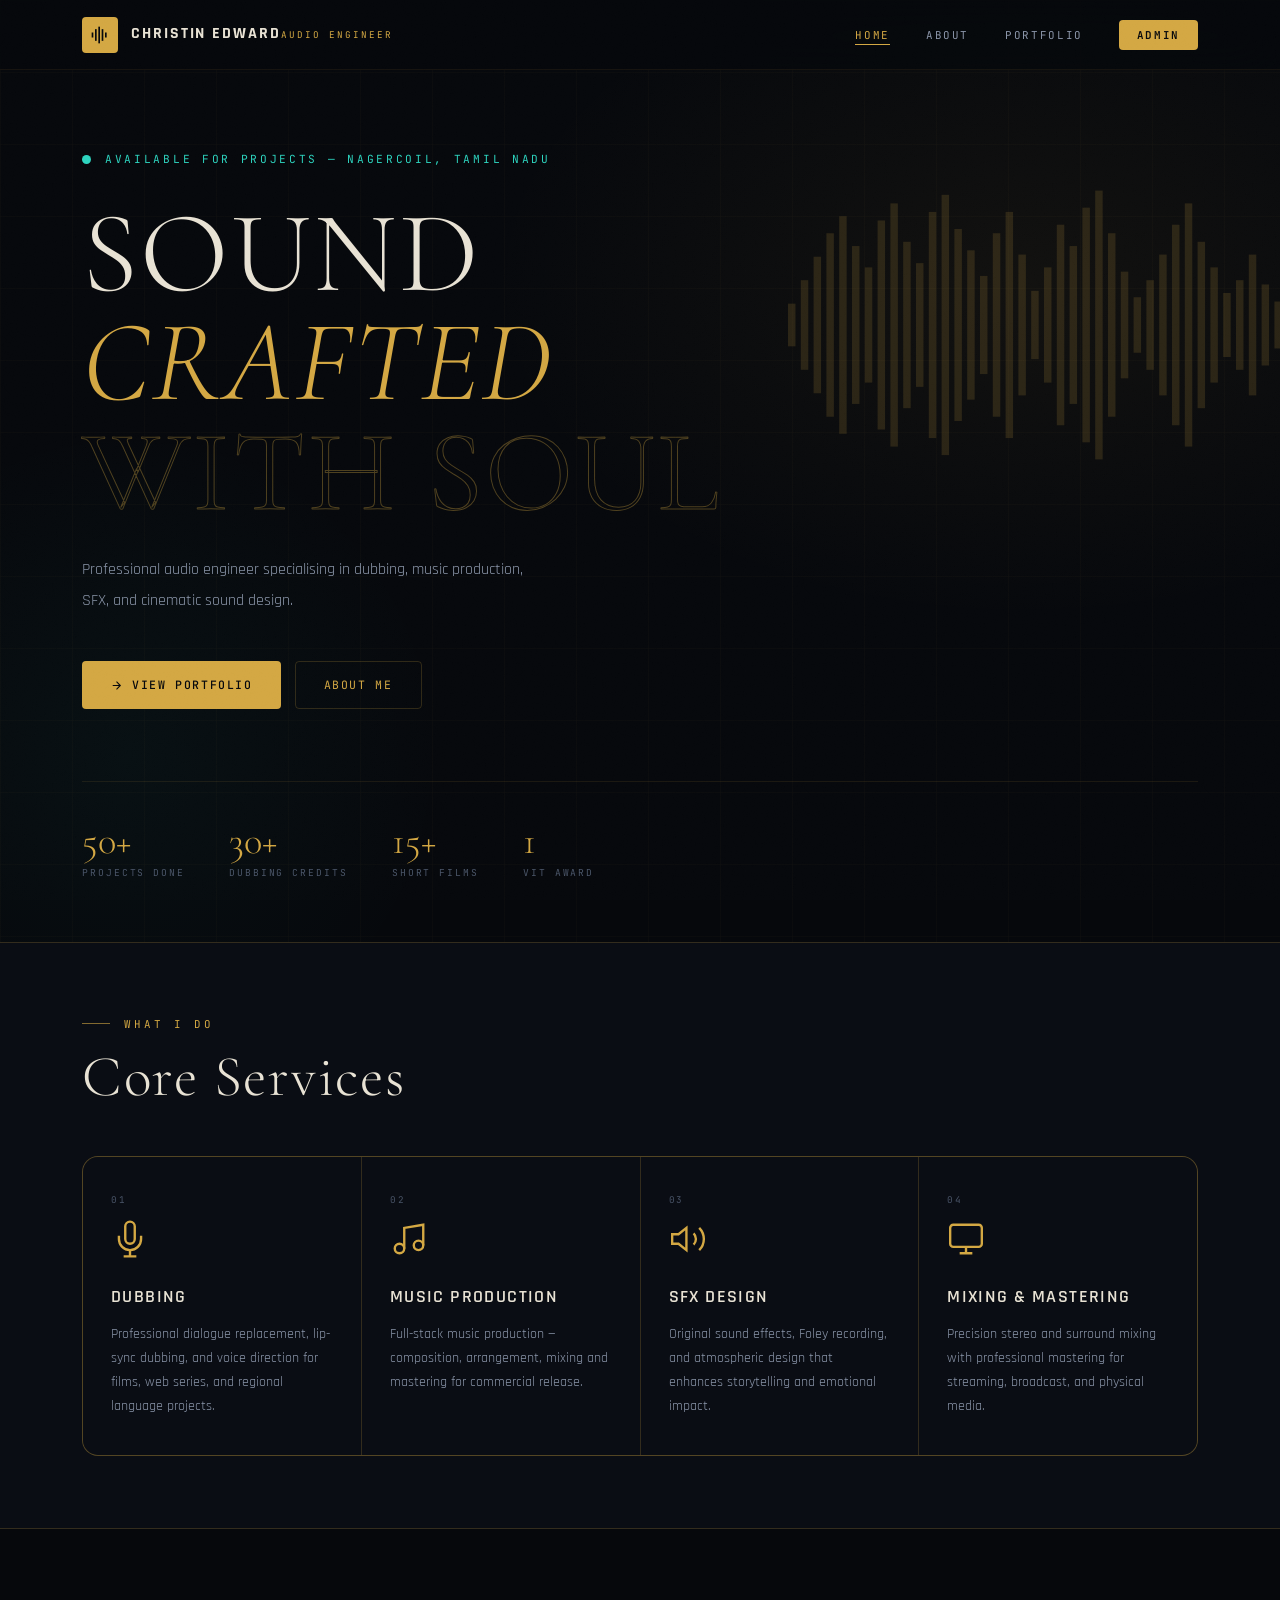
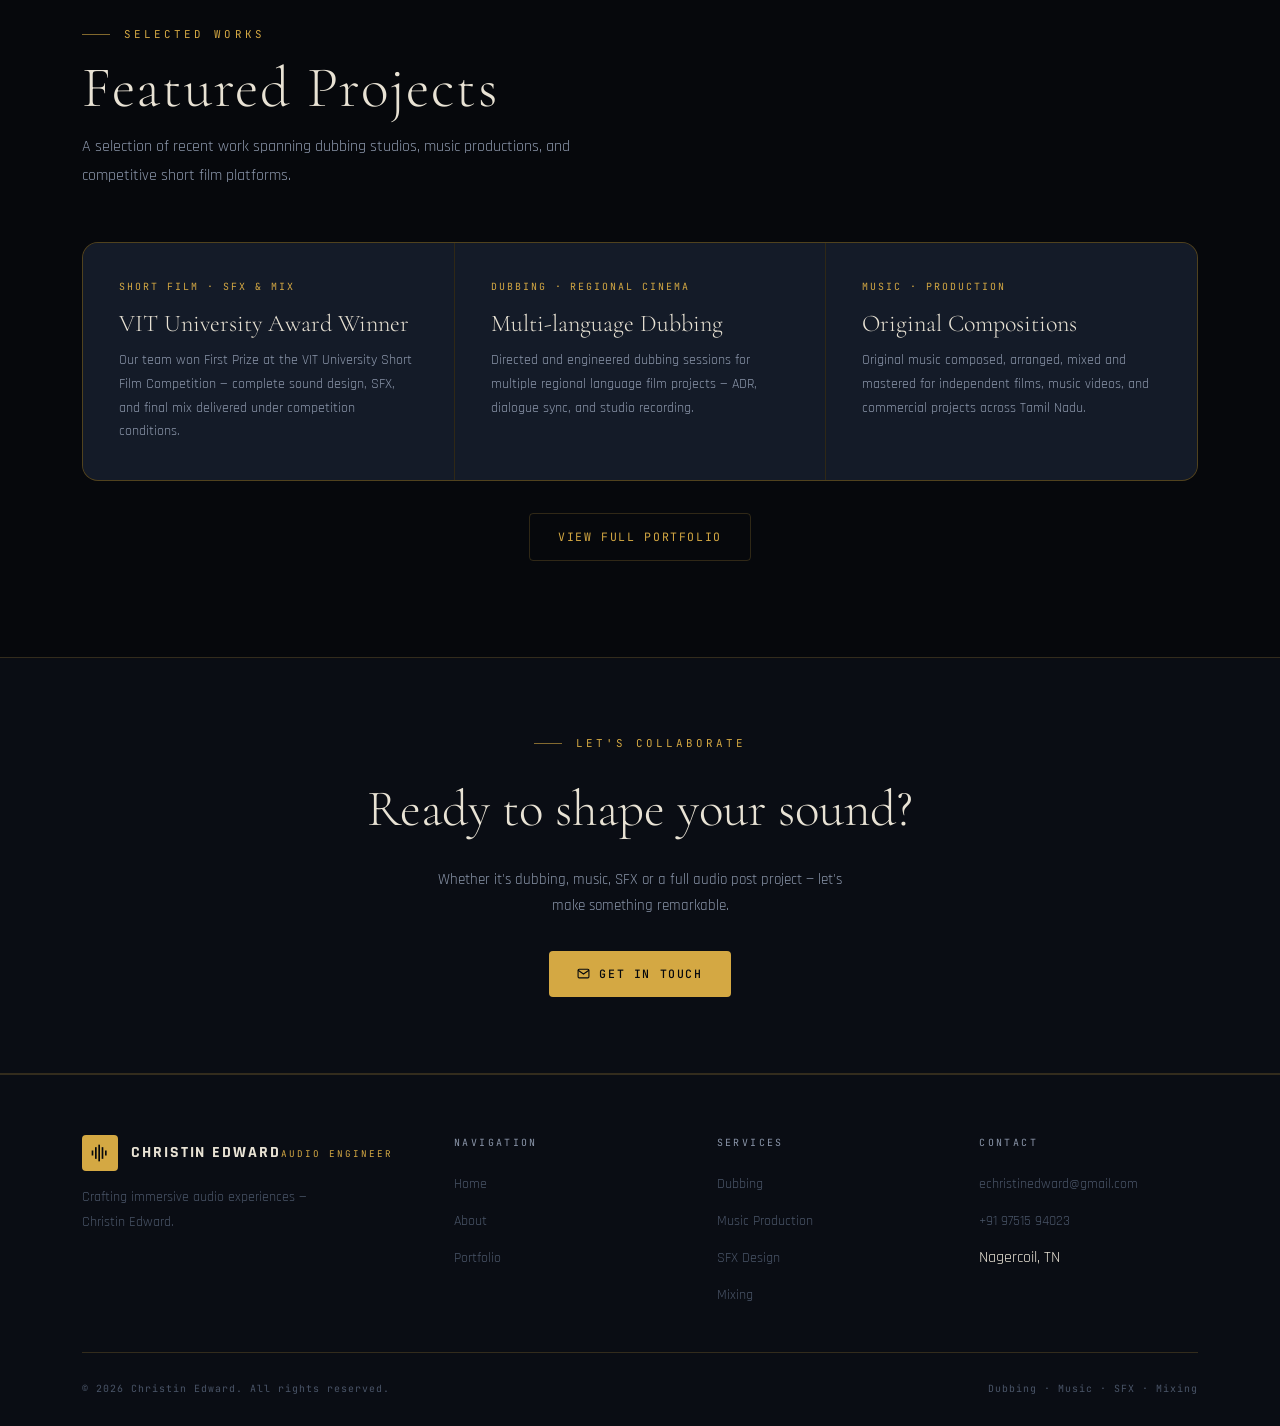
==== index.html @ 79adbd2a "Add files via upload" ====
<!DOCTYPE html>
<html lang="en">
<head>
  <meta charset="UTF-8"/><meta name="viewport" content="width=device-width, initial-scale=1.0"/>
  <title id="page-title">Christin Edward — Audio Engineer</title>
  <link rel="stylesheet" href="style.css"/>
</head>
<body>
<nav class="nav">
  <div class="nav-inner">
    <a href="index.html" class="logo">
      <div class="logo-mark"><svg viewBox="0 0 24 24"><rect x="2" y="9" width="2" height="6"/><rect x="6" y="5" width="2" height="14"/><rect x="10" y="2" width="2" height="20"/><rect x="14" y="5" width="2" height="14"/><rect x="18" y="9" width="2" height="6"/></svg></div>
      <div class="logo-text"><span class="logo-name" id="nav-name">Christin Edward</span><span class="logo-role" id="nav-role">Audio Engineer</span></div>
    </a>
    <ul class="nav-links">
      <li><a href="index.html" class="active">Home</a></li>
      <li><a href="about.html">About</a></li>
      <li><a href="portfolio.html">Portfolio</a></li>
      <li><a href="admin.html" class="nav-cta">Admin</a></li>
    </ul>
  </div>
</nav>

<section class="hero">
  <div class="hero-bg"></div><div class="hero-grid"></div>
  <div class="hero-deco" aria-hidden="true">
    <svg viewBox="0 0 480 300" xmlns="http://www.w3.org/2000/svg">
      <g fill="#d4a843" opacity="0.7">
        <rect x="0" y="130" width="7" height="40"/><rect x="12" y="108" width="7" height="84"/><rect x="24" y="86" width="7" height="128"/><rect x="36" y="64" width="7" height="172"/><rect x="48" y="48" width="7" height="204"/><rect x="60" y="76" width="7" height="148"/><rect x="72" y="96" width="7" height="108"/><rect x="84" y="52" width="7" height="196"/><rect x="96" y="36" width="7" height="228"/><rect x="108" y="72" width="7" height="156"/><rect x="120" y="92" width="7" height="116"/><rect x="132" y="44" width="7" height="212"/><rect x="144" y="28" width="7" height="244"/><rect x="156" y="60" width="7" height="180"/><rect x="168" y="80" width="7" height="140"/><rect x="180" y="104" width="7" height="92"/><rect x="192" y="64" width="7" height="172"/><rect x="204" y="44" width="7" height="212"/><rect x="216" y="84" width="7" height="132"/><rect x="228" y="118" width="7" height="64"/><rect x="240" y="96" width="7" height="108"/><rect x="252" y="56" width="7" height="188"/><rect x="264" y="76" width="7" height="148"/><rect x="276" y="40" width="7" height="220"/><rect x="288" y="24" width="7" height="252"/><rect x="300" y="64" width="7" height="172"/><rect x="312" y="100" width="7" height="100"/><rect x="324" y="124" width="7" height="52"/><rect x="336" y="108" width="7" height="84"/><rect x="348" y="84" width="7" height="132"/><rect x="360" y="56" width="7" height="188"/><rect x="372" y="36" width="7" height="228"/><rect x="384" y="72" width="7" height="156"/><rect x="396" y="96" width="7" height="108"/><rect x="408" y="120" width="7" height="60"/><rect x="420" y="108" width="7" height="84"/><rect x="432" y="84" width="7" height="132"/><rect x="444" y="112" width="7" height="76"/><rect x="456" y="128" width="7" height="44"/><rect x="468" y="136" width="7" height="28"/>
      </g>
    </svg>
  </div>
  <div class="hero-content">
    <div class="hero-label"><span class="pulse-dot"></span><span id="h-loc">Available for Projects — Nagercoil, Tamil Nadu</span></div>
    <h1 class="hero-h1"><span id="h-l1">SOUND</span><br><em id="h-l2">CRAFTED</em><br><span class="stroke" id="h-l3">WITH SOUL</span></h1>
    <p class="hero-desc" id="h-desc">Professional audio engineer specialising in dubbing, music production, SFX, and cinematic sound design.</p>
    <div class="hero-btns">
      <a href="portfolio.html" class="btn btn-gold"><svg width="13" height="13" viewBox="0 0 24 24" fill="none" stroke="currentColor" stroke-width="2"><path d="M5 12h14M12 5l7 7-7 7"/></svg>View Portfolio</a>
      <a href="about.html" class="btn btn-ghost">About Me</a>
    </div>
    <div class="hero-stats">
      <div><div class="stat-num" id="h-s1n">50+</div><div class="stat-lbl" id="h-s1l">Projects Done</div></div>
      <div><div class="stat-num" id="h-s2n">30+</div><div class="stat-lbl" id="h-s2l">Dubbing Credits</div></div>
      <div><div class="stat-num" id="h-s3n">15+</div><div class="stat-lbl" id="h-s3l">Short Films</div></div>
      <div><div class="stat-num" id="h-s4n">1</div><div class="stat-lbl" id="h-s4l">VIT Award</div></div>
    </div>
  </div>
</section>

<section class="services">
  <div class="container">
    <div class="services-hd"><div class="eyebrow">What I Do</div><h2 class="sec-title">Core Services</h2></div>
    <div class="svc-grid">
      <article class="svc-card"><div class="svc-n">01</div><svg class="svc-icon" viewBox="0 0 24 24" fill="none" stroke="currentColor" stroke-width="1.5"><path d="M12 1a3 3 0 0 0-3 3v8a3 3 0 0 0 6 0V4a3 3 0 0 0-3-3z"/><path d="M19 10v2a7 7 0 0 1-14 0v-2"/><line x1="12" y1="19" x2="12" y2="23"/><line x1="8" y1="23" x2="16" y2="23"/></svg><h3 class="svc-name">Dubbing</h3><p class="svc-desc">Professional dialogue replacement, lip-sync dubbing, and voice direction for films, web series, and regional language projects.</p></article>
      <article class="svc-card"><div class="svc-n">02</div><svg class="svc-icon" viewBox="0 0 24 24" fill="none" stroke="currentColor" stroke-width="1.5"><path d="M9 18V5l12-2v13"/><circle cx="6" cy="18" r="3"/><circle cx="18" cy="16" r="3"/></svg><h3 class="svc-name">Music Production</h3><p class="svc-desc">Full-stack music production — composition, arrangement, mixing and mastering for commercial release.</p></article>
      <article class="svc-card"><div class="svc-n">03</div><svg class="svc-icon" viewBox="0 0 24 24" fill="none" stroke="currentColor" stroke-width="1.5"><polygon points="11 5 6 9 2 9 2 15 6 15 11 19 11 5"/><path d="M15.54 8.46a5 5 0 0 1 0 7.07"/><path d="M19.07 4.93a10 10 0 0 1 0 14.14"/></svg><h3 class="svc-name">SFX Design</h3><p class="svc-desc">Original sound effects, Foley recording, and atmospheric design that enhances storytelling and emotional impact.</p></article>
      <article class="svc-card"><div class="svc-n">04</div><svg class="svc-icon" viewBox="0 0 24 24" fill="none" stroke="currentColor" stroke-width="1.5"><rect x="2" y="3" width="20" height="14" rx="2"/><line x1="8" y1="21" x2="16" y2="21"/><line x1="12" y1="17" x2="12" y2="21"/></svg><h3 class="svc-name">Mixing &amp; Mastering</h3><p class="svc-desc">Precision stereo and surround mixing with professional mastering for streaming, broadcast, and physical media.</p></article>
    </div>
  </div>
</section>

<section class="featured">
  <div class="container">
    <div class="eyebrow">Selected Works</div>
    <h2 class="sec-title">Featured Projects</h2>
    <p class="sec-sub">A selection of recent work spanning dubbing studios, music productions, and competitive short film platforms.</p>
    <div class="feat-grid">
      <article class="feat-item"><div class="feat-type">Short Film · SFX &amp; Mix</div><h3 class="feat-title">VIT University Award Winner</h3><p class="feat-desc">Our team won First Prize at the VIT University Short Film Competition — complete sound design, SFX, and final mix delivered under competition conditions.</p><svg class="feat-arrow" viewBox="0 0 24 24" fill="none" stroke="currentColor" stroke-width="2"><path d="M5 12h14M12 5l7 7-7 7"/></svg></article>
      <article class="feat-item"><div class="feat-type">Dubbing · Regional Cinema</div><h3 class="feat-title">Multi-language Dubbing</h3><p class="feat-desc">Directed and engineered dubbing sessions for multiple regional language film projects — ADR, dialogue sync, and studio recording.</p><svg class="feat-arrow" viewBox="0 0 24 24" fill="none" stroke="currentColor" stroke-width="2"><path d="M5 12h14M12 5l7 7-7 7"/></svg></article>
      <article class="feat-item"><div class="feat-type">Music · Production</div><h3 class="feat-title">Original Compositions</h3><p class="feat-desc">Original music composed, arranged, mixed and mastered for independent films, music videos, and commercial projects across Tamil Nadu.</p><svg class="feat-arrow" viewBox="0 0 24 24" fill="none" stroke="currentColor" stroke-width="2"><path d="M5 12h14M12 5l7 7-7 7"/></svg></article>
    </div>
    <div style="margin-top:32px;text-align:center"><a href="portfolio.html" class="btn btn-ghost">View Full Portfolio</a></div>
  </div>
</section>

<section class="cta-band">
  <div class="container">
    <div class="eyebrow" style="justify-content:center">Let's Collaborate</div>
    <h2>Ready to shape your sound?</h2>
    <p>Whether it's dubbing, music, SFX or a full audio post project — let's make something remarkable.</p>
    <a id="cta-email" href="mailto:echristinedward@gmail.com" class="btn btn-gold"><svg width="13" height="13" viewBox="0 0 24 24" fill="none" stroke="currentColor" stroke-width="2"><path d="M4 4h16c1.1 0 2 .9 2 2v12c0 1.1-.9 2-2 2H4c-1.1 0-2-.9-2-2V6c0-1.1.9-2 2-2z"/><polyline points="22,6 12,13 2,6"/></svg>Get In Touch</a>
  </div>
</section>

<footer>
  <div class="container">
    <div class="footer-grid">
      <div class="footer-brand">
        <div class="logo"><div class="logo-mark"><svg viewBox="0 0 24 24"><rect x="2" y="9" width="2" height="6"/><rect x="6" y="5" width="2" height="14"/><rect x="10" y="2" width="2" height="20"/><rect x="14" y="5" width="2" height="14"/><rect x="18" y="9" width="2" height="6"/></svg></div><div class="logo-text"><span class="logo-name" id="footer-name">Christin Edward</span><span class="logo-role" id="footer-role">Audio Engineer</span></div></div>
        <p id="footer-tagline">Crafting immersive audio experiences from Nagercoil, Tamil Nadu.</p>
      </div>
      <div><p class="f-col-title">Navigation</p><ul class="f-links"><li><a href="index.html">Home</a></li><li><a href="about.html">About</a></li><li><a href="portfolio.html">Portfolio</a></li></ul></div>
      <div><p class="f-col-title">Services</p><ul class="f-links"><li><a href="#">Dubbing</a></li><li><a href="#">Music Production</a></li><li><a href="#">SFX Design</a></li><li><a href="#">Mixing</a></li></ul></div>
      <div><p class="f-col-title">Contact</p><ul class="f-links"><li><a id="f-email" href="mailto:echristinedward@gmail.com">echristinedward@gmail.com</a></li><li><a id="f-phone" href="tel:+919751594023">+91 97515 94023</a></li><li id="f-loc">Nagercoil, TN</li></ul></div>
    </div>
    <div class="footer-btm"><span id="f-copy">&copy; 2025 Christin Edward. All rights reserved.</span><span>Dubbing · Music · SFX · Mixing</span></div>
  </div>
</footer>

<script>
function g(k,def){ return JSON.parse(localStorage.getItem(k)||'null')||def; }
const D={profile:{name:'Christin Edward',title:'Audio Engineer'},hero:{l1:'SOUND',l2:'CRAFTED',l3:'WITH SOUL',loc:'Available for Projects — Nagercoil, Tamil Nadu',desc:'Professional audio engineer specialising in dubbing, music production, SFX, and cinematic sound design.',s1n:'50+',s1l:'Projects Done',s2n:'30+',s2l:'Dubbing Credits',s3n:'15+',s3l:'Short Films',s4n:'1',s4l:'VIT Award'},contact:{email:'echristinedward@gmail.com',phone:'+91 97515 94023',loc:'Nagercoil, TN'}};
const p=g('profile',D.profile), h=g('hero',D.hero), c=g('contact',D.contact);
// Nav
document.getElementById('nav-name').textContent=p.name;
document.getElementById('nav-role').textContent=p.title;
// Hero
document.getElementById('h-l1').textContent=h.l1;
document.getElementById('h-l2').textContent=h.l2;
document.getElementById('h-l3').textContent=h.l3;
document.getElementById('h-loc').textContent=h.loc;
document.getElementById('h-desc').textContent=h.desc;
document.getElementById('h-s1n').textContent=h.s1n; document.getElementById('h-s1l').textContent=h.s1l;
document.getElementById('h-s2n').textContent=h.s2n; document.getElementById('h-s2l').textContent=h.s2l;
document.getElementById('h-s3n').textContent=h.s3n; document.getElementById('h-s3l').textContent=h.s3l;
document.getElementById('h-s4n').textContent=h.s4n; document.getElementById('h-s4l').textContent=h.s4l;
// Footer
document.getElementById('footer-name').textContent=p.name;
document.getElementById('footer-role').textContent=p.title;
document.getElementById('footer-tagline').textContent='Crafting immersive audio experiences — '+p.name+'.';
document.getElementById('f-email').textContent=c.email; document.getElementById('f-email').href='mailto:'+c.email;
document.getElementById('f-phone').textContent=c.phone; document.getElementById('f-phone').href='tel:'+c.phone.replace(/\s/g,'');
document.getElementById('f-loc').textContent=c.loc;
document.getElementById('f-copy').textContent='© '+new Date().getFullYear()+' '+p.name+'. All rights reserved.';
document.getElementById('page-title').textContent=p.name+' — '+p.title;
document.getElementById('cta-email').href='mailto:'+c.email;
</script>
</body>
</html>
---- style.css ----
/* ============================================================
   CHRISTIN EDWARD — AUDIO ENGINEER PORTFOLIO
   Dark Cinematic · Professional Media Production Theme
   ============================================================ */

@import url('https://fonts.googleapis.com/css2?family=Cormorant+Garamond:ital,wght@0,300;0,400;0,600;1,300;1,400&family=Rajdhani:wght@400;500;600;700&family=JetBrains+Mono:wght@300;400;500&display=swap');

/* ── Variables ── */
:root {
  --void:       #06080c;
  --deep:       #0a0d14;
  --panel:      #0f1420;
  --card:       #141b28;
  --elevated:   #1a2235;
  --highlight:  #1f2940;

  --gold:       #d4a843;
  --gold-light: #f0c96e;
  --gold-dim:   rgba(212,168,67,0.15);
  --gold-line:  rgba(212,168,67,0.2);
  --gold-glow:  rgba(212,168,67,0.08);

  --teal:       #2dd4bf;
  --red:        #ef4444;
  --green:      #22c55e;

  --t1: #e8e2d4;
  --t2: #8b96aa;
  --t3: #4a5568;
  --t4: #2d3748;

  --ff-display: 'Cormorant Garamond', serif;
  --ff-ui:      'Rajdhani', sans-serif;
  --ff-mono:    'JetBrains Mono', monospace;

  --nav-h: 70px;
  --r:     0.25rem;
  --r2:    0.5rem;
  --r3:    1rem;
  --ease:  cubic-bezier(0.4,0,0.2,1);
  --tr:    all 0.3s var(--ease);
}

/* ── Reset ── */
*,*::before,*::after{box-sizing:border-box;margin:0;padding:0}
html{scroll-behavior:smooth;font-size:16px}
body{
  background:var(--void);
  color:var(--t1);
  font-family:var(--ff-ui);
  font-weight:400;
  line-height:1.7;
  overflow-x:hidden;
  -webkit-font-smoothing:antialiased;
}
/* Grain */
body::after{
  content:'';
  position:fixed;inset:0;
  background-image:url("data:image/svg+xml,%3Csvg xmlns='http://www.w3.org/2000/svg' width='200' height='200'%3E%3Cfilter id='n'%3E%3CfeTurbulence type='fractalNoise' baseFrequency='0.9' numOctaves='4' stitchTiles='stitch'/%3E%3CfeColorMatrix type='saturate' values='0'/%3E%3C/filter%3E%3Crect width='200' height='200' filter='url(%23n)' opacity='0.03'/%3E%3C/svg%3E");
  pointer-events:none;z-index:9998;opacity:.5;
}
a{color:inherit;text-decoration:none}
ul{list-style:none}
img{max-width:100%;display:block}
button{cursor:pointer;font-family:inherit}

/* ── Utilities ── */
.container{max-width:1180px;margin:0 auto;padding:0 32px}

.tag{
  display:inline-flex;align-items:center;
  font-family:var(--ff-mono);font-size:.62rem;letter-spacing:.2em;text-transform:uppercase;
  padding:4px 10px;border-radius:2px;
  border:1px solid var(--gold-line);
  color:var(--gold);background:var(--gold-dim);
}
.tag-red{color:var(--red);background:rgba(239,68,68,.1);border-color:rgba(239,68,68,.25)}
.tag-teal{color:var(--teal);background:rgba(45,212,191,.08);border-color:rgba(45,212,191,.25)}

.eyebrow{
  font-family:var(--ff-mono);font-size:.68rem;letter-spacing:.28em;text-transform:uppercase;
  color:var(--gold);display:flex;align-items:center;gap:14px;margin-bottom:14px;
}
.eyebrow::before{content:'';width:28px;height:1px;background:var(--gold);opacity:.6}

.sec-title{
  font-family:var(--ff-display);
  font-size:clamp(2.4rem,4.5vw,3.8rem);
  font-weight:300;letter-spacing:.03em;line-height:1.05;
  color:var(--t1);margin-bottom:14px;
}
.sec-sub{
  font-size:.98rem;color:var(--t2);line-height:1.85;
  max-width:540px;margin-bottom:52px;
}

/* Buttons */
.btn{
  display:inline-flex;align-items:center;gap:9px;
  padding:13px 28px;border:none;border-radius:var(--r);
  font-family:var(--ff-mono);font-size:.72rem;letter-spacing:.14em;text-transform:uppercase;
  transition:var(--tr);
}
.btn-gold{background:var(--gold);color:var(--void);font-weight:500}
.btn-gold:hover{background:var(--gold-light);transform:translateY(-2px);box-shadow:0 6px 20px rgba(212,168,67,.3)}
.btn-ghost{background:transparent;color:var(--gold);border:1px solid var(--gold-line)}
.btn-ghost:hover{border-color:var(--gold);background:var(--gold-dim);transform:translateY(-2px)}
.btn-sm{padding:9px 18px;font-size:.65rem}

/* ── NAVIGATION ── */
.nav{
  position:fixed;top:0;left:0;right:0;height:var(--nav-h);z-index:1000;
  background:rgba(6,8,12,.9);backdrop-filter:blur(24px);
  border-bottom:1px solid rgba(212,168,67,.08);
}
.nav-inner{
  max-width:1180px;margin:0 auto;padding:0 32px;height:100%;
  display:flex;align-items:center;justify-content:space-between;
}
.logo{display:flex;align-items:center;gap:13px}
.logo-mark{
  width:36px;height:36px;background:var(--gold);border-radius:var(--r);
  display:flex;align-items:center;justify-content:center;flex-shrink:0;
}
.logo-mark svg{width:20px;height:20px;fill:var(--void)}
.logo-text{line-height:1.15}
.logo-name{font-family:var(--ff-ui);font-size:1rem;font-weight:700;letter-spacing:.12em;text-transform:uppercase}
.logo-role{font-family:var(--ff-mono);font-size:.58rem;letter-spacing:.22em;color:var(--gold);text-transform:uppercase}

.nav-links{display:flex;align-items:center;gap:36px}
.nav-links a{
  font-family:var(--ff-mono);font-size:.68rem;letter-spacing:.15em;text-transform:uppercase;
  color:var(--t2);transition:var(--tr);position:relative;padding-bottom:3px;
}
.nav-links a::after{
  content:'';position:absolute;bottom:0;left:0;width:0;height:1px;
  background:var(--gold);transition:width .3s var(--ease);
}
.nav-links a:hover,.nav-links a.active{color:var(--gold)}
.nav-links a:hover::after,.nav-links a.active::after{width:100%}
.nav-cta{
  background:var(--gold)!important;color:var(--void)!important;
  padding:8px 18px!important;border-radius:var(--r)!important;font-weight:600!important;
}
.nav-cta::after{display:none!important}
.nav-cta:hover{background:var(--gold-light)!important;transform:translateY(-1px);box-shadow:0 4px 14px rgba(212,168,67,.28)}

/* ── HERO ── */
.hero{
  min-height:100vh;padding-top:var(--nav-h);
  display:flex;flex-direction:column;position:relative;overflow:hidden;
}
.hero-bg{
  position:absolute;inset:0;
  background:
    radial-gradient(ellipse 70% 60% at 80% 30%,rgba(212,168,67,.055) 0%,transparent 60%),
    radial-gradient(ellipse 50% 70% at 10% 80%,rgba(45,212,191,.04) 0%,transparent 50%);
}
.hero-grid{
  position:absolute;inset:0;
  background-image:linear-gradient(rgba(212,168,67,.025) 1px,transparent 1px),
                   linear-gradient(90deg,rgba(212,168,67,.025) 1px,transparent 1px);
  background-size:72px 72px;
}
.hero-content{
  position:relative;z-index:1;flex:1;
  display:flex;flex-direction:column;justify-content:center;
  max-width:1180px;margin:0 auto;width:100%;
  padding:80px 32px 60px;
}
.hero-label{
  display:flex;align-items:center;gap:14px;margin-bottom:30px;
  animation:fadeUp .9s ease both;
}
.pulse-dot{
  width:9px;height:9px;border-radius:50%;background:var(--teal);
  box-shadow:0 0 0 0 rgba(45,212,191,.4);
  animation:ripple 2s ease-in-out infinite;
}
@keyframes ripple{
  0%{box-shadow:0 0 0 0 rgba(45,212,191,.4)}
  70%{box-shadow:0 0 0 10px rgba(45,212,191,0)}
  100%{box-shadow:0 0 0 0 rgba(45,212,191,0)}
}
.hero-label span{
  font-family:var(--ff-mono);font-size:.7rem;letter-spacing:.24em;text-transform:uppercase;color:var(--teal);
}
.hero-h1{
  font-family:var(--ff-display);
  font-size:clamp(3.5rem,9vw,8.5rem);
  font-weight:300;letter-spacing:.02em;line-height:.95;
  color:var(--t1);margin-bottom:28px;
  animation:fadeUp .9s .08s ease both;
}
.hero-h1 em{font-style:italic;color:var(--gold)}
.hero-h1 .stroke{
  -webkit-text-stroke:1px rgba(212,168,67,.35);
  color:transparent;
}
.hero-desc{
  max-width:460px;font-size:1.02rem;color:var(--t2);line-height:1.9;
  margin-bottom:44px;animation:fadeUp .9s .16s ease both;
}
.hero-btns{
  display:flex;gap:14px;flex-wrap:wrap;margin-bottom:72px;
  animation:fadeUp .9s .24s ease both;
}
.hero-stats{
  display:flex;gap:44px;flex-wrap:wrap;
  padding-top:40px;border-top:1px solid rgba(212,168,67,.1);
  animation:fadeUp .9s .32s ease both;
}
.stat-num{font-family:var(--ff-display);font-size:2.4rem;font-weight:300;color:var(--gold);line-height:1}
.stat-lbl{font-family:var(--ff-mono);font-size:.6rem;letter-spacing:.2em;text-transform:uppercase;color:var(--t3);margin-top:5px}

/* Waveform right-side decor */
.hero-deco{
  position:absolute;right:-20px;top:50%;transform:translateY(-50%);
  width:40%;height:65%;opacity:.22;pointer-events:none;
}

@keyframes fadeUp{
  from{opacity:0;transform:translateY(28px)}
  to{opacity:1;transform:translateY(0)}
}

/* ── SERVICES ── */
.services{
  background:var(--deep);
  border-top:1px solid var(--gold-line);border-bottom:1px solid var(--gold-line);
  padding:72px 0;
}
.services-hd{margin-bottom:48px}
.svc-grid{
  display:grid;grid-template-columns:repeat(auto-fit,minmax(220px,1fr));
  gap:1px;background:var(--gold-line);
  border:1px solid var(--gold-line);border-radius:var(--r3);overflow:hidden;
}
.svc-card{
  background:var(--deep);padding:36px 28px;transition:var(--tr);position:relative;overflow:hidden;
}
.svc-card::after{
  content:'';position:absolute;bottom:0;left:0;right:0;height:2px;
  background:linear-gradient(90deg,var(--gold),transparent);
  transform:scaleX(0);transform-origin:left;transition:transform .4s var(--ease);
}
.svc-card:hover::after{transform:scaleX(1)}
.svc-card:hover{background:var(--panel)}
.svc-n{font-family:var(--ff-mono);font-size:.58rem;letter-spacing:.2em;color:var(--t3);margin-bottom:12px}
.svc-icon{width:38px;height:38px;color:var(--gold);margin-bottom:16px}
.svc-name{font-family:var(--ff-ui);font-size:1.1rem;font-weight:600;letter-spacing:.08em;text-transform:uppercase;color:var(--t1);margin-bottom:10px}
.svc-desc{font-size:.88rem;color:var(--t2);line-height:1.7}

/* ── FEATURED ── */
.featured{padding:96px 0;background:var(--void)}
.feat-grid{
  display:grid;grid-template-columns:repeat(3,1fr);
  gap:1px;background:var(--gold-line);
  border:1px solid var(--gold-line);border-radius:var(--r3);overflow:hidden;
}
.feat-item{
  background:var(--card);padding:36px;transition:var(--tr);position:relative;
}
.feat-item:hover{background:var(--elevated)}
.feat-type{font-family:var(--ff-mono);font-size:.62rem;letter-spacing:.2em;text-transform:uppercase;color:var(--gold);margin-bottom:14px}
.feat-title{font-family:var(--ff-display);font-size:1.5rem;font-weight:300;color:var(--t1);margin-bottom:10px;line-height:1.2}
.feat-desc{font-size:.88rem;color:var(--t2);line-height:1.7}
.feat-arrow{
  position:absolute;bottom:36px;right:36px;width:24px;height:24px;
  color:var(--gold);opacity:0;transform:translateX(-10px);transition:var(--tr);
}
.feat-item:hover .feat-arrow{opacity:1;transform:translateX(0)}

/* ── CTA BAND ── */
.cta-band{
  background:var(--deep);border-top:1px solid var(--gold-line);
  border-bottom:1px solid var(--gold-line);padding:76px 0;text-align:center;
}
.cta-band h2{font-family:var(--ff-display);font-size:clamp(2rem,4vw,3.2rem);font-weight:300;margin-bottom:14px}
.cta-band p{color:var(--t2);max-width:440px;margin:0 auto 32px;font-size:.95rem}

/* ── PAGE HERO ── */
.page-hero{
  padding:calc(var(--nav-h) + 72px) 0 72px;
  background:var(--deep);border-bottom:1px solid var(--gold-line);
  position:relative;overflow:hidden;
}
.page-hero-bg{position:absolute;inset:0;background:radial-gradient(ellipse 70% 100% at 100% 50%,rgba(212,168,67,.04) 0%,transparent 60%)}
.page-hero h1{font-family:var(--ff-display);font-size:clamp(3rem,6vw,5.5rem);font-weight:300;line-height:1.05;margin-bottom:18px}
.page-hero p{font-size:.95rem;color:var(--t2);max-width:500px;line-height:1.8}

/* ── ABOUT ── */
.about-layout{padding:96px 0;background:var(--void)}
.about-grid{display:grid;grid-template-columns:1fr 1.7fr;gap:76px;align-items:start}
.about-sidebar{position:sticky;top:calc(var(--nav-h) + 28px)}
.portrait{
  width:100%;aspect-ratio:3/4;background:var(--panel);
  border:1px solid var(--gold-line);border-radius:var(--r3);
  overflow:hidden;position:relative;margin-bottom:28px;
}
.portrait-inner{
  width:100%;height:100%;position:absolute;inset:0;
  background:linear-gradient(150deg,rgba(212,168,67,.07) 0%,transparent 55%),
             repeating-linear-gradient(45deg,transparent,transparent 18px,rgba(212,168,67,.015) 18px,rgba(212,168,67,.015) 19px);
  display:flex;align-items:center;justify-content:center;
}
.portrait-inner img{
  position:absolute;inset:0;width:100%;height:100%;
  object-fit:cover;object-position:top center;display:block;
}
.portrait-icon{width:72px;height:72px;color:rgba(212,168,67,.25)}
.portrait-label{
  position:absolute;bottom:18px;left:18px;right:18px;
  background:rgba(6,8,12,.88);backdrop-filter:blur(12px);
  padding:14px 18px;border-radius:var(--r2);border:1px solid var(--gold-line);
}
.portrait-name{font-family:var(--ff-ui);font-size:1.1rem;font-weight:700;letter-spacing:.06em;text-transform:uppercase}
.portrait-title{font-family:var(--ff-mono);font-size:.6rem;letter-spacing:.2em;color:var(--gold);text-transform:uppercase;margin-top:3px}

.contact-list{margin-top:22px}
.contact-item{
  display:flex;align-items:center;gap:13px;
  padding:13px 0;border-bottom:1px solid rgba(212,168,67,.08);
  font-size:.88rem;color:var(--t2);transition:var(--tr);
}
.contact-item:hover{color:var(--t1)}
.contact-item svg{width:15px;height:15px;color:var(--gold);flex-shrink:0}
.contact-item a{color:inherit;transition:var(--tr)}
.contact-item a:hover{color:var(--gold)}

.about-main h2{font-family:var(--ff-display);font-size:2.2rem;font-weight:300;margin-bottom:22px;line-height:1.15}
.about-main p{font-size:.96rem;color:var(--t2);line-height:1.9;margin-bottom:24px}
.about-main p strong{color:var(--t1);font-weight:600}

.achievement-box{
  background:var(--panel);border:1px solid var(--gold-line);
  border-left:3px solid var(--gold);border-radius:var(--r2);
  padding:22px 24px;margin:28px 0;
}
.achievement-box .ach-title{
  font-family:var(--ff-ui);font-size:.9rem;font-weight:600;
  letter-spacing:.06em;color:var(--gold);text-transform:uppercase;margin-bottom:6px;
}
.achievement-box p{margin-bottom:0;font-size:.9rem}

.skills-sec{margin-top:48px;padding-top:48px;border-top:1px solid var(--gold-line)}
.skill-grid{display:grid;grid-template-columns:repeat(2,1fr);gap:20px;margin-top:28px}
.skill-card{
  background:var(--panel);border:1px solid var(--gold-line);
  border-radius:var(--r2);padding:22px;transition:var(--tr);
}
.skill-card:hover{border-color:rgba(212,168,67,.35);transform:translateY(-2px)}
.skill-nm{font-family:var(--ff-mono);font-size:.68rem;letter-spacing:.14em;text-transform:uppercase;color:var(--t1);margin-bottom:10px}
.skill-bar{height:2px;background:rgba(255,255,255,.06);border-radius:2px;overflow:hidden}
.skill-fill{height:100%;background:linear-gradient(90deg,var(--gold),var(--gold-light));border-radius:2px}
.skill-pct{font-family:var(--ff-mono);font-size:.6rem;color:var(--t3);margin-top:6px;text-align:right}

/* Timeline */
.timeline-sec{background:var(--deep);padding:96px 0;border-top:1px solid var(--gold-line)}
.timeline{max-width:760px;margin-top:52px;position:relative}
.timeline::before{content:'';position:absolute;left:0;top:0;bottom:0;width:1px;background:linear-gradient(to bottom,var(--gold),transparent)}
.tl-item{padding:0 0 44px 38px;position:relative}
.tl-item::before{
  content:'';position:absolute;left:-4px;top:7px;
  width:9px;height:9px;border-radius:50%;background:var(--gold);border:2px solid var(--deep);
}
.tl-year{font-family:var(--ff-mono);font-size:.62rem;letter-spacing:.2em;color:var(--gold);margin-bottom:9px}
.tl-role{font-family:var(--ff-ui);font-size:1.2rem;font-weight:600;letter-spacing:.04em;margin-bottom:5px}
.tl-co{font-size:.88rem;color:var(--t2);margin-bottom:10px;font-style:italic}
.tl-desc{font-size:.9rem;color:var(--t3);line-height:1.75}

/* ── PORTFOLIO ── */
.port-sec{padding:76px 0 96px;background:var(--void)}
.port-divider{display:flex;align-items:center;gap:22px;margin-bottom:44px;padding-top:72px}
.port-divider h2{font-family:var(--ff-display);font-size:clamp(1.8rem,3.5vw,2.8rem);font-weight:300;white-space:nowrap}
.port-line{flex:1;height:1px;background:linear-gradient(to right,var(--gold-line),transparent)}

/* Audio cards */
.audio-grid{display:grid;grid-template-columns:repeat(auto-fill,minmax(340px,1fr));gap:22px;margin-bottom:16px}
.a-card{
  background:var(--card);border:1px solid var(--gold-line);
  border-radius:var(--r3);overflow:hidden;transition:var(--tr);
}
.a-card:hover{border-color:rgba(212,168,67,.3);transform:translateY(-4px);box-shadow:0 8px 36px rgba(212,168,67,.1)}
.a-card-hd{padding:24px 24px 0;display:flex;justify-content:space-between;align-items:flex-start;gap:12px}
.a-title{font-family:var(--ff-display);font-size:1.35rem;font-weight:300;color:var(--t1);padding:14px 24px 0}
.a-desc{font-size:.87rem;color:var(--t2);line-height:1.75;padding:8px 24px 20px}
.wave-strip{
  height:52px;margin:0 24px 18px;
  background:var(--elevated);border:1px solid rgba(212,168,67,.08);
  border-radius:var(--r);overflow:hidden;
}
.wave-strip svg{width:100%;height:100%}
.a-player{padding:0 24px 24px}
audio{width:100%;height:34px;outline:none;border-radius:var(--r)}
.a-meta{
  display:flex;gap:18px;padding:14px 24px;
  border-top:1px solid rgba(212,168,67,.07);background:rgba(0,0,0,.18);
}
.meta-item{
  display:flex;align-items:center;gap:5px;
  font-family:var(--ff-mono);font-size:.6rem;letter-spacing:.1em;color:var(--t3);
}
.meta-item svg{width:11px;height:11px;color:var(--gold)}

/* Video cards */
.video-grid{display:grid;grid-template-columns:repeat(auto-fill,minmax(380px,1fr));gap:26px}
.v-card{background:var(--card);border:1px solid var(--gold-line);border-radius:var(--r3);overflow:hidden;transition:var(--tr)}
.v-card:hover{border-color:rgba(212,168,67,.3);transform:translateY(-4px);box-shadow:0 8px 36px rgba(212,168,67,.1)}
.v-card video{width:100%;display:block;max-height:230px;object-fit:cover;background:#000}
.v-body{padding:22px 24px 24px}
.v-title{font-family:var(--ff-display);font-size:1.35rem;font-weight:300;color:var(--t1);margin:10px 0 8px}
.v-desc{font-size:.87rem;color:var(--t2);line-height:1.75}
.v-meta{display:flex;gap:18px;padding:14px 24px;border-top:1px solid rgba(212,168,67,.07);background:rgba(0,0,0,.18)}
.v-meta .meta-item svg{color:var(--red)}

/* ── ADMIN LOGIN PAGE ── */
.login-page{
  min-height:100vh;display:flex;align-items:center;justify-content:center;
  background:var(--void);position:relative;overflow:hidden;padding:40px 20px;
  padding-top:calc(var(--nav-h) + 40px);
}
.login-bg{
  position:absolute;inset:0;
  background:radial-gradient(ellipse 60% 60% at 50% 40%,rgba(212,168,67,.05) 0%,transparent 60%);
}
.login-grid-bg{
  position:absolute;inset:0;
  background-image:linear-gradient(rgba(212,168,67,.02) 1px,transparent 1px),
                   linear-gradient(90deg,rgba(212,168,67,.02) 1px,transparent 1px);
  background-size:60px 60px;
}
.login-box{
  position:relative;z-index:1;width:100%;max-width:420px;
  background:var(--panel);border:1px solid var(--gold-line);
  border-radius:var(--r3);overflow:hidden;
}
.login-header{
  padding:36px 36px 28px;border-bottom:1px solid var(--gold-line);
  background:rgba(0,0,0,.2);text-align:center;
}
.login-icon{
  width:52px;height:52px;background:var(--gold-dim);border:1px solid var(--gold-line);
  border-radius:50%;display:flex;align-items:center;justify-content:center;
  margin:0 auto 18px;
}
.login-icon svg{width:24px;height:24px;color:var(--gold)}
.login-header h1{font-family:var(--ff-display);font-size:1.8rem;font-weight:300;margin-bottom:6px}
.login-header p{font-size:.88rem;color:var(--t2)}
.login-body{padding:32px 36px}
.login-err{
  background:rgba(239,68,68,.1);border:1px solid rgba(239,68,68,.25);
  border-radius:var(--r);padding:12px 16px;margin-bottom:20px;
  font-size:.88rem;color:var(--red);display:none;align-items:center;gap:10px;
}
.login-err.show{display:flex}

/* ── ADMIN PANEL ── */
.admin-layout{padding:96px 0;background:var(--void)}
.admin-grid{display:grid;grid-template-columns:240px 1fr;gap:28px;align-items:start}

.admin-sidebar{
  background:var(--panel);border:1px solid var(--gold-line);
  border-radius:var(--r3);padding:22px;position:sticky;top:calc(var(--nav-h) + 28px);
}
.sidebar-head{
  font-family:var(--ff-mono);font-size:.62rem;letter-spacing:.24em;text-transform:uppercase;
  color:var(--t3);margin-bottom:18px;padding-bottom:14px;border-bottom:1px solid var(--gold-line);
}
.sb-item{
  display:flex;align-items:center;gap:11px;padding:11px 14px;
  border-radius:var(--r);font-size:.88rem;color:var(--t2);
  cursor:pointer;transition:var(--tr);margin-bottom:3px;text-decoration:none;
  border:none;background:none;width:100%;text-align:left;font-family:var(--ff-ui);
}
.sb-item:hover,.sb-item.active{background:var(--gold-dim);color:var(--gold)}
.sb-item svg{width:15px;height:15px;flex-shrink:0}
.sb-divider{height:1px;background:var(--gold-line);margin:12px 0}
.sb-logout{color:var(--red)!important}
.sb-logout:hover{background:rgba(239,68,68,.1)!important;color:var(--red)!important}

.admin-stats{display:grid;grid-template-columns:repeat(4,1fr);gap:14px;margin-bottom:28px}
.ast-card{
  background:var(--panel);border:1px solid var(--gold-line);
  border-radius:var(--r2);padding:22px;transition:var(--tr);
}
.ast-card:hover{border-color:rgba(212,168,67,.3)}
.ast-val{font-family:var(--ff-display);font-size:2rem;font-weight:300;color:var(--gold);line-height:1;margin-bottom:6px}
.ast-lbl{font-family:var(--ff-mono);font-size:.6rem;letter-spacing:.14em;text-transform:uppercase;color:var(--t3)}

/* Panels */
.apanel{background:var(--panel);border:1px solid var(--gold-line);border-radius:var(--r3);margin-bottom:24px;overflow:hidden}
.apanel-hd{
  padding:22px 26px;border-bottom:1px solid var(--gold-line);
  display:flex;align-items:center;justify-content:space-between;
  background:rgba(0,0,0,.18);
}
.apanel-title{
  font-family:var(--ff-ui);font-size:1rem;font-weight:600;letter-spacing:.06em;
  text-transform:uppercase;display:flex;align-items:center;gap:11px;
}
.apanel-title svg{width:18px;height:18px;color:var(--gold)}
.apanel-body{padding:28px 26px}
.panel-section{display:none}
.panel-section.active{display:block}

/* Forms */
.f-row{display:grid;grid-template-columns:1fr 1fr;gap:18px}
.f-group{margin-bottom:20px}
.f-label{
  display:block;font-family:var(--ff-mono);font-size:.65rem;
  letter-spacing:.16em;text-transform:uppercase;color:var(--t2);margin-bottom:9px;
}
.f-label span{color:var(--gold)}
.f-input,.f-textarea,.f-select{
  width:100%;background:var(--elevated);border:1px solid var(--gold-line);
  border-radius:var(--r);padding:12px 14px;
  font-family:var(--ff-ui);font-size:.92rem;color:var(--t1);
  transition:var(--tr);outline:none;-webkit-appearance:none;appearance:none;
}
.f-input:focus,.f-textarea:focus,.f-select:focus{
  border-color:var(--gold);background:var(--card);
  box-shadow:0 0 0 3px rgba(212,168,67,.09);
}
.f-input::placeholder,.f-textarea::placeholder{color:var(--t3)}
.f-textarea{min-height:90px;resize:vertical;line-height:1.6}
.f-select option{background:var(--panel);color:var(--t1)}

.upload-zone{
  border:2px dashed rgba(212,168,67,.22);border-radius:var(--r3);
  padding:36px 22px;text-align:center;cursor:pointer;transition:var(--tr);
  background:rgba(212,168,67,.015);position:relative;
}
.upload-zone:hover{border-color:var(--gold);background:var(--gold-dim)}
.upload-zone input[type=file]{position:absolute;inset:0;opacity:0;cursor:pointer;width:100%;height:100%}
.up-icon{width:36px;height:36px;color:var(--gold);margin:0 auto 14px}
.up-txt{font-size:.9rem;color:var(--t2);margin-bottom:6px}
.up-hint{font-family:var(--ff-mono);font-size:.63rem;letter-spacing:.1em;color:var(--t3)}
.up-name{font-family:var(--ff-mono);font-size:.68rem;color:var(--gold);margin-top:10px;display:none}

/* Project list rows */
.proj-list{margin-top:4px}
.proj-row{
  display:flex;align-items:center;gap:14px;padding:14px 18px;
  background:var(--elevated);border:1px solid var(--gold-line);
  border-radius:var(--r);margin-bottom:8px;transition:var(--tr);
}
.proj-row:hover{border-color:rgba(212,168,67,.28)}
.proj-ico{
  width:34px;height:34px;border-radius:var(--r);
  background:var(--gold-dim);display:flex;align-items:center;justify-content:center;flex-shrink:0;
}
.proj-ico svg{width:15px;height:15px;color:var(--gold)}
.proj-ico.red-ico{background:rgba(239,68,68,.1)}
.proj-ico.red-ico svg{color:var(--red)}
.proj-info{flex:1;min-width:0}
.proj-name{font-size:.9rem;color:var(--t1);margin-bottom:2px;white-space:nowrap;overflow:hidden;text-overflow:ellipsis}
.proj-meta-txt{font-family:var(--ff-mono);font-size:.6rem;letter-spacing:.1em;color:var(--t3)}
.proj-acts{display:flex;gap:7px;flex-shrink:0}
.act-btn{
  width:28px;height:28px;border-radius:var(--r);
  border:1px solid var(--gold-line);background:transparent;
  color:var(--t3);display:flex;align-items:center;justify-content:center;
  transition:var(--tr);
}
.act-btn:hover{border-color:var(--gold);color:var(--gold);background:var(--gold-dim)}
.act-btn.del-btn:hover{border-color:var(--red);color:var(--red);background:rgba(239,68,68,.08)}
.act-btn svg{width:13px;height:13px}

.badge{
  font-family:var(--ff-mono);font-size:.57rem;letter-spacing:.1em;text-transform:uppercase;
  padding:3px 8px;border-radius:2px;flex-shrink:0;
}
.badge-pub{color:var(--green);background:rgba(34,197,94,.1);border:1px solid rgba(34,197,94,.2)}
.badge-draft{color:var(--t3);background:rgba(255,255,255,.04);border:1px solid var(--gold-line)}

/* Toast notification */
.toast{
  position:fixed;bottom:28px;right:28px;z-index:9000;
  background:var(--elevated);border:1px solid var(--gold-line);
  border-left:3px solid var(--gold);border-radius:var(--r2);
  padding:14px 20px;font-size:.9rem;color:var(--t1);
  display:flex;align-items:center;gap:12px;
  transform:translateY(80px);opacity:0;transition:all .35s var(--ease);
  pointer-events:none;max-width:340px;
}
.toast.show{transform:translateY(0);opacity:1}
.toast.success{border-left-color:var(--green)}
.toast.error{border-left-color:var(--red)}
.toast svg{width:18px;height:18px;flex-shrink:0}

/* Empty state */
.empty-state{
  text-align:center;padding:48px 24px;
  border:1px dashed var(--gold-line);border-radius:var(--r3);
  background:rgba(212,168,67,.015);
}
.empty-state svg{width:40px;height:40px;color:var(--t3);margin:0 auto 14px}
.empty-state p{font-size:.9rem;color:var(--t3)}

/* Progress bar for uploads */
.upload-progress{margin-top:14px;display:none}
.upload-progress.show{display:block}
.progress-bar{height:3px;background:rgba(255,255,255,.07);border-radius:2px;overflow:hidden;margin-bottom:6px}
.progress-fill{height:100%;background:var(--gold);border-radius:2px;width:0%;transition:width .1s linear}
.progress-txt{font-family:var(--ff-mono);font-size:.62rem;color:var(--t3);letter-spacing:.1em}

/* ── FOOTER ── */
footer{background:var(--deep);border-top:1px solid var(--gold-line);padding:60px 0 28px}
.footer-grid{display:grid;grid-template-columns:1.5fr repeat(3,1fr);gap:44px;margin-bottom:44px}
.footer-brand p{font-size:.87rem;color:var(--t3);line-height:1.85;margin-top:14px;max-width:270px}
.f-col-title{font-family:var(--ff-mono);font-size:.62rem;letter-spacing:.24em;text-transform:uppercase;color:var(--t2);margin-bottom:18px}
.f-links{display:flex;flex-direction:column;gap:10px}
.f-links a{font-size:.87rem;color:var(--t3);transition:var(--tr)}
.f-links a:hover{color:var(--gold)}
.footer-btm{
  padding-top:28px;border-top:1px solid var(--gold-line);
  display:flex;align-items:center;justify-content:space-between;
  font-family:var(--ff-mono);font-size:.62rem;letter-spacing:.1em;color:var(--t3);
}

/* ── RESPONSIVE ── */
@media(max-width:1024px){
  .feat-grid{grid-template-columns:1fr 1fr}
  .about-grid{grid-template-columns:1fr;gap:44px}
  .about-sidebar{position:static}
  .admin-grid{grid-template-columns:1fr}
  .admin-sidebar{position:static}
  .admin-stats{grid-template-columns:repeat(2,1fr)}
  .footer-grid{grid-template-columns:repeat(2,1fr)}
}
@media(max-width:768px){
  :root{--nav-h:60px}
  .nav-links{display:none}
  .feat-grid{grid-template-columns:1fr}
  .f-row{grid-template-columns:1fr}
  .skill-grid{grid-template-columns:1fr}
  .audio-grid,.video-grid{grid-template-columns:1fr}
  .footer-grid{grid-template-columns:1fr;gap:28px}
  .footer-btm{flex-direction:column;gap:10px;text-align:center}
  .admin-stats{grid-template-columns:1fr 1fr}
}
@media(max-width:480px){
  .container{padding:0 18px}
  .hero-stats{gap:26px}
  .admin-stats{grid-template-columns:1fr}
  .login-body{padding:24px}
  .login-header{padding:28px 24px 22px}
}
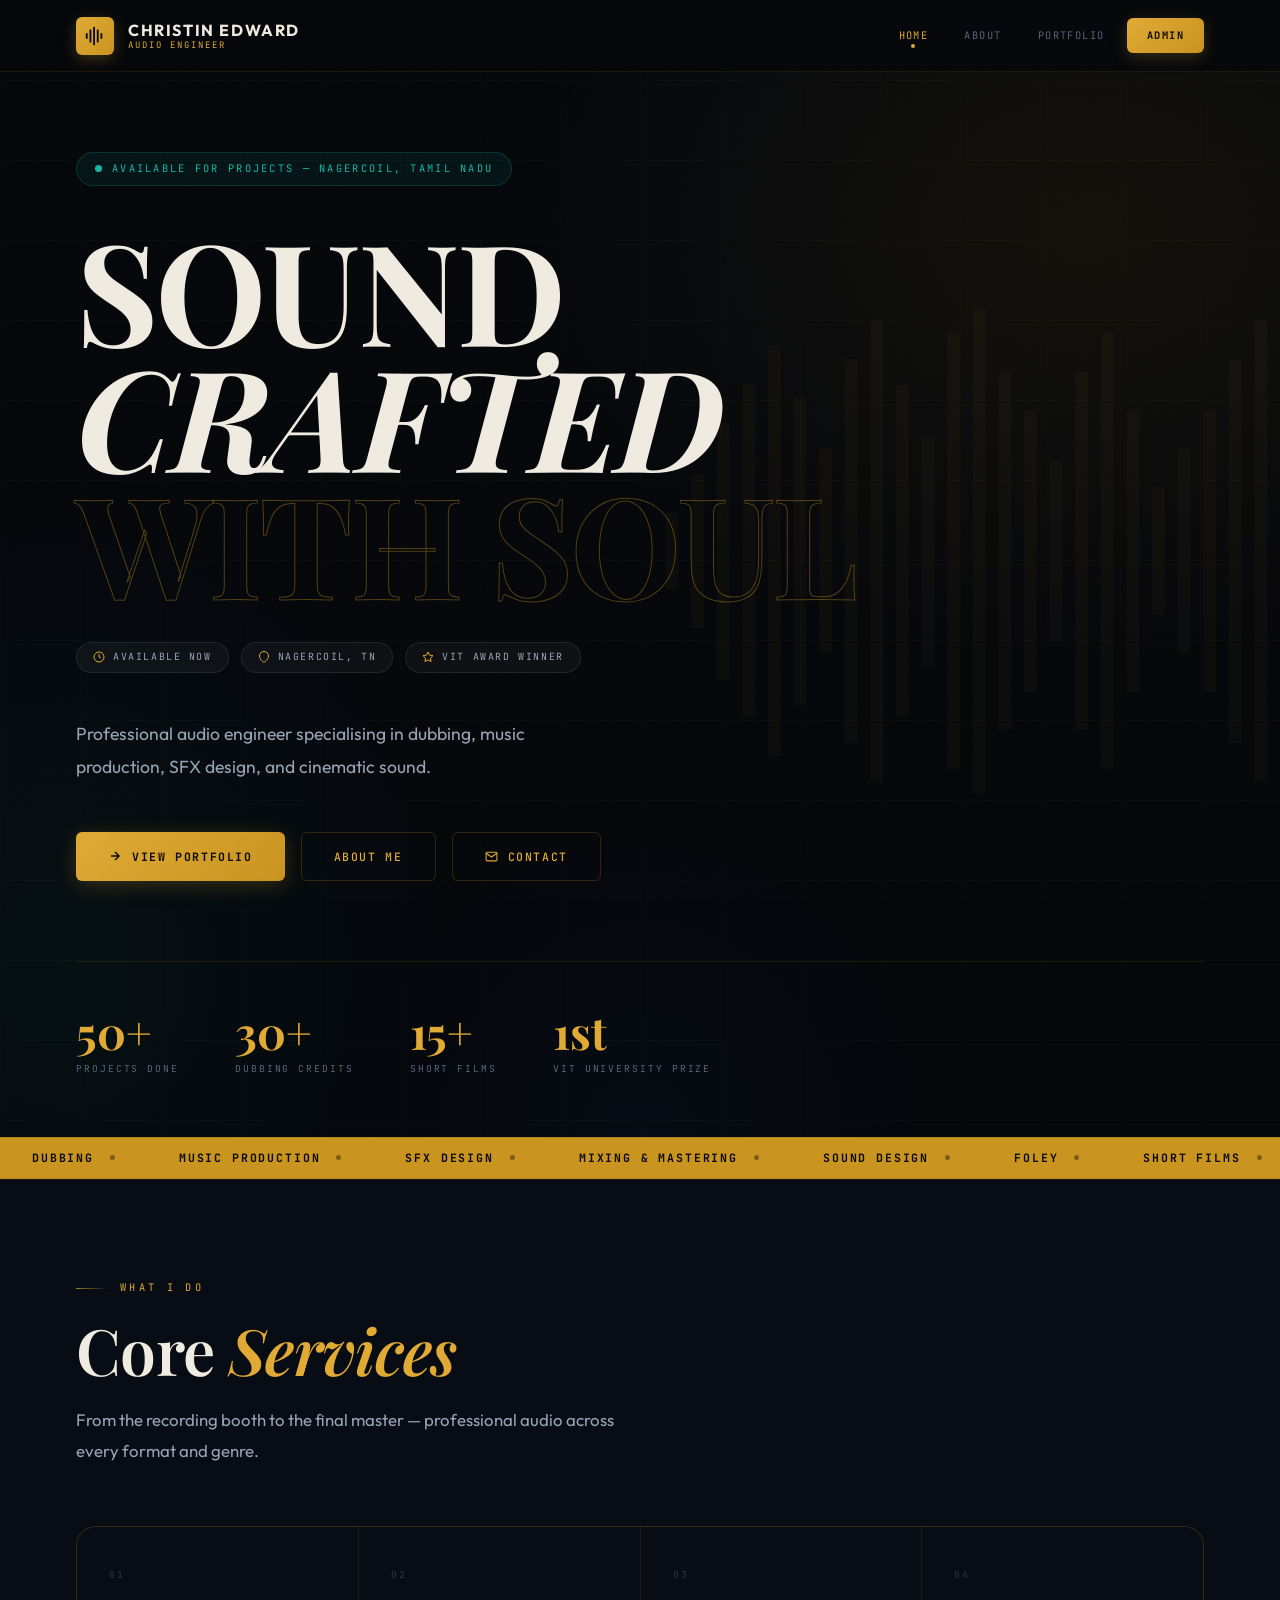
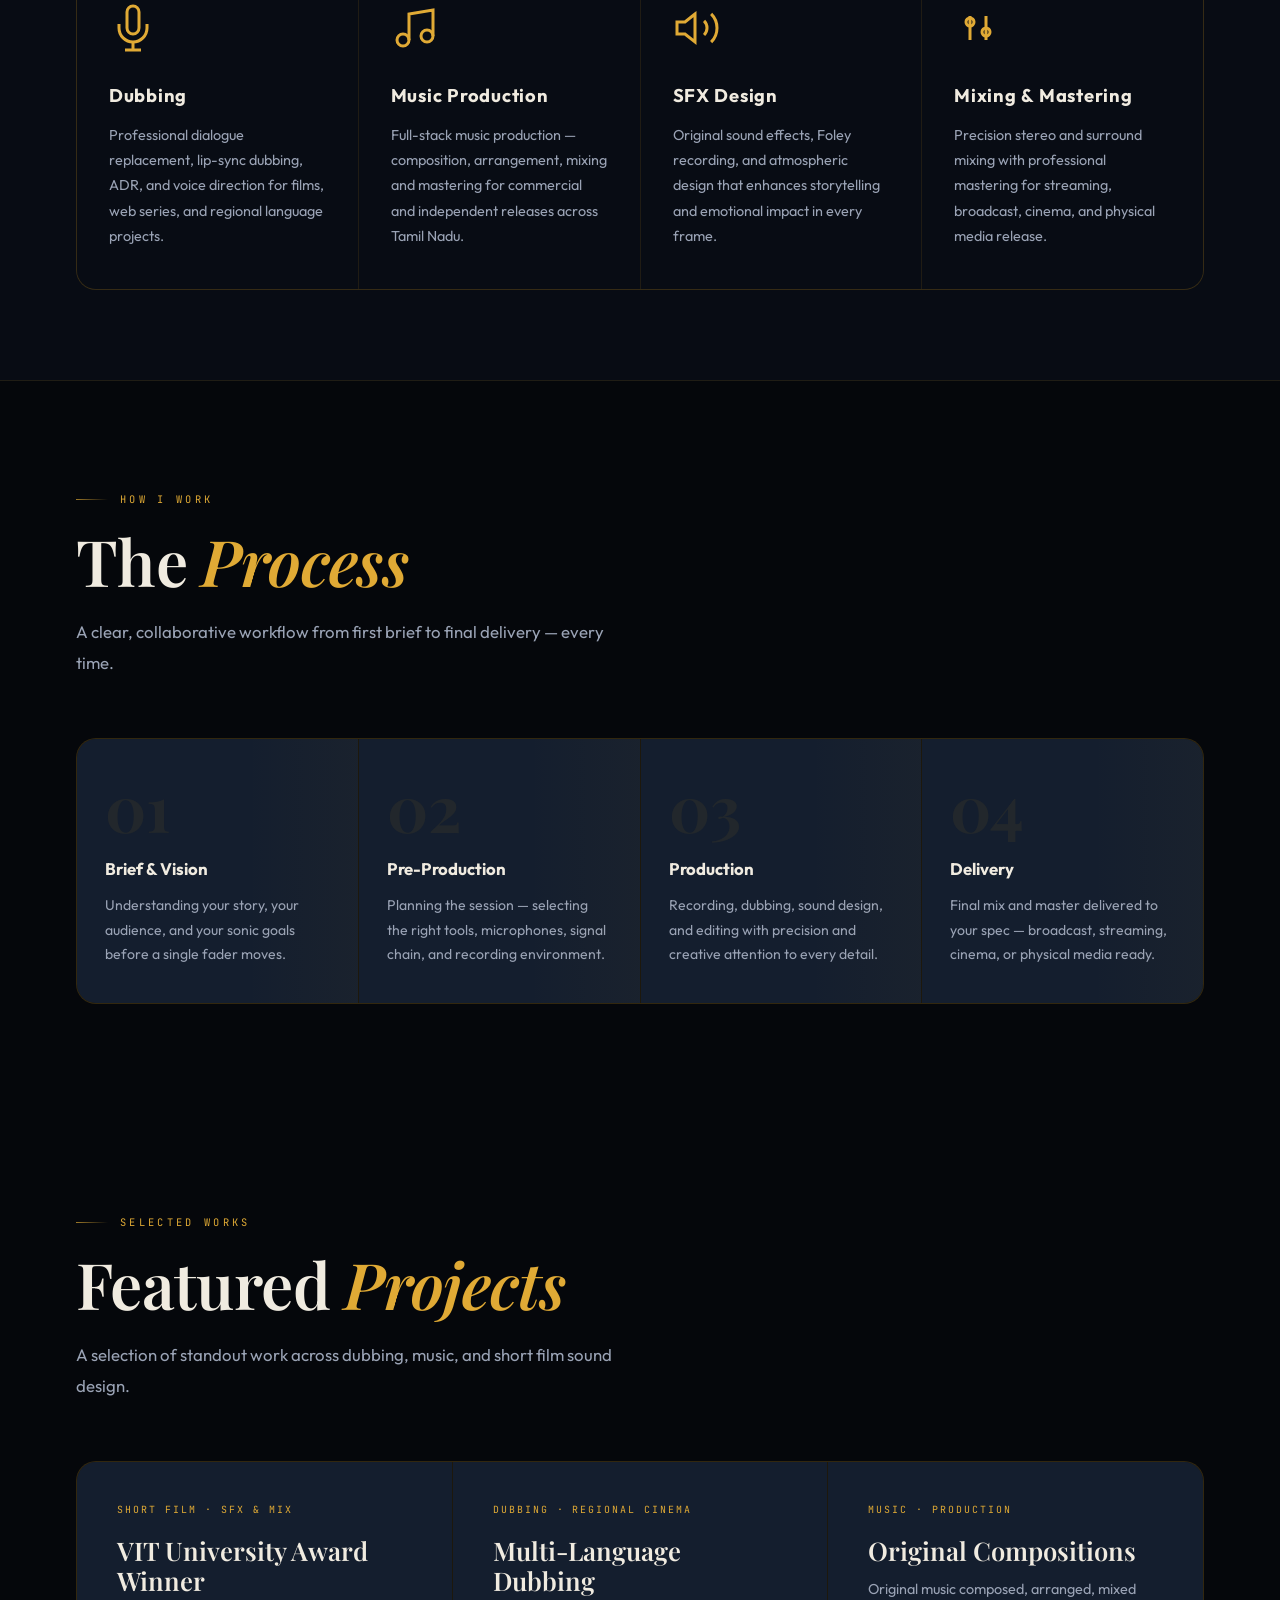
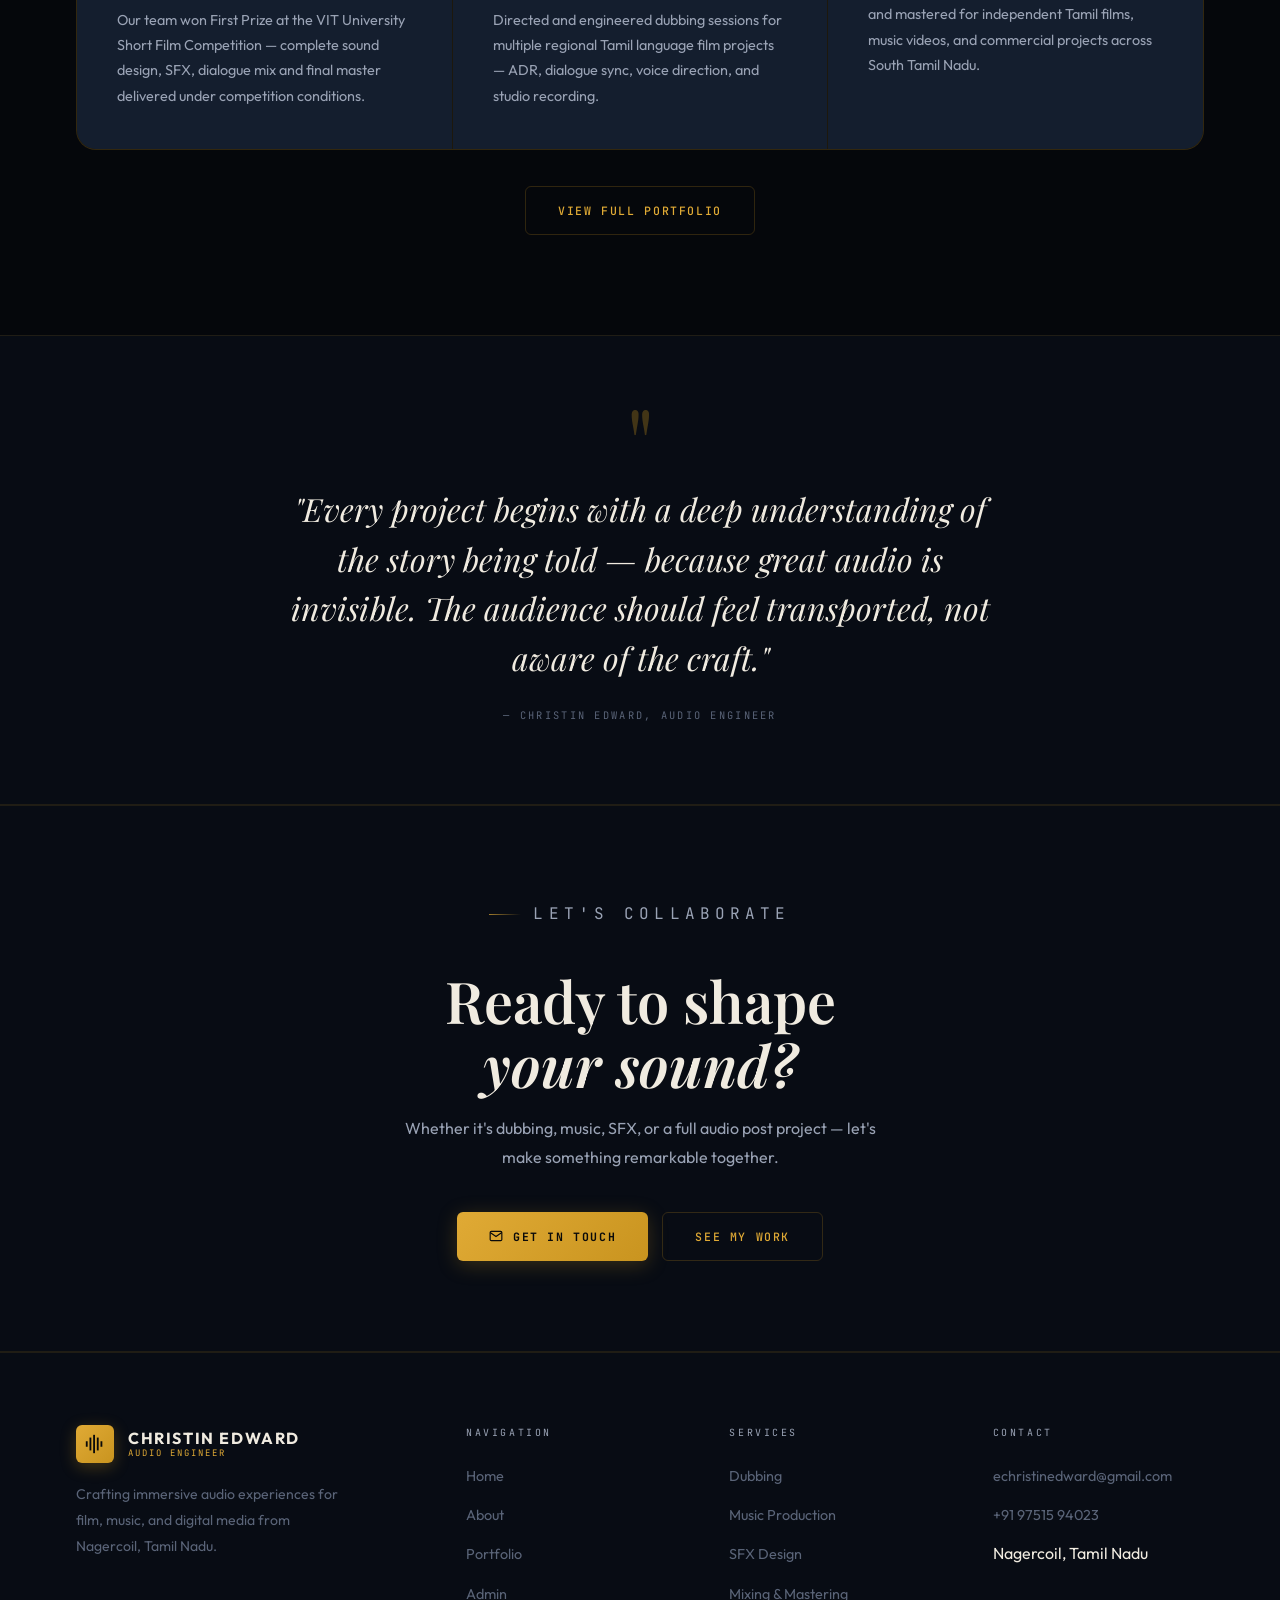
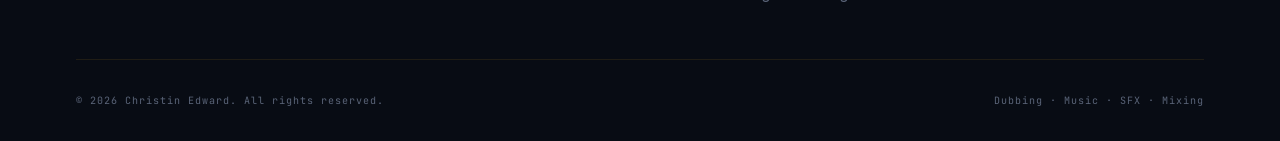
==== commit cadb055c: "Add files via upload" ====
--- a/index.html
+++ b/index.html
@@ -1,129 +1,326 @@
 <!DOCTYPE html>
 <html lang="en">
 <head>
-  <meta charset="UTF-8"/><meta name="viewport" content="width=device-width, initial-scale=1.0"/>
-  <title id="page-title">Christin Edward — Audio Engineer</title>
-  <link rel="stylesheet" href="style.css"/>
+<meta charset="UTF-8"/>
+<meta name="viewport" content="width=device-width, initial-scale=1.0"/>
+<meta name="description" content="Christin Edward — Professional Audio Engineer specialising in dubbing, music production, SFX design, and mixing from Nagercoil, Tamil Nadu."/>
+<meta name="keywords" content="audio engineer, dubbing, sound design, mixing, mastering, SFX, Tamil Nadu, Nagercoil"/>
+<title id="pg-title">Christin Edward — Audio Engineer</title>
+<link rel="stylesheet" href="style.css"/>
+<style>
+/* Page-specific extras */
+.hero-badge-row { display:flex; gap:12px; flex-wrap:wrap; margin-bottom:44px; }
+.hero-badge {
+  display:inline-flex; align-items:center; gap:8px;
+  background:rgba(255,255,255,.04); border:1px solid rgba(255,255,255,.08);
+  border-radius:100px; padding:6px 16px;
+  font-family:var(--f-mono); font-size:.62rem; letter-spacing:.16em;
+  text-transform:uppercase; color:var(--tx-2);
+}
+.hero-badge svg { width:12px; height:12px; color:var(--gold-2); }
+/* Scrolling ticker */
+.ticker-wrap {
+  overflow:hidden; background:var(--gold); padding:10px 0;
+  border-top:1px solid rgba(0,0,0,.1); border-bottom:1px solid rgba(0,0,0,.1);
+}
+.ticker-inner {
+  display:flex; gap:0; white-space:nowrap;
+  animation:ticker 28s linear infinite;
+}
+.ticker-inner:hover { animation-play-state:paused; }
+@keyframes ticker {
+  from { transform:translateX(0); }
+  to   { transform:translateX(-50%); }
+}
+.ticker-item {
+  display:inline-flex; align-items:center; gap:16px;
+  font-family:var(--f-mono); font-size:.72rem; font-weight:700;
+  letter-spacing:.16em; text-transform:uppercase; color:#0a0a0a;
+  padding:0 32px;
+}
+.ticker-dot { width:5px; height:5px; border-radius:50%; background:#0a0a0a; opacity:.4; }
+/* Process section */
+.process-section { padding:100px 0; background:var(--bg-void); }
+.process-grid { display:grid; grid-template-columns:repeat(4,1fr); gap:1px; background:var(--b1); border:1px solid var(--b1); border-radius:var(--r-lg); overflow:hidden; margin-top:60px; }
+.process-step { background:var(--bg-card); padding:36px 28px; transition:background var(--dur-med); position:relative; overflow:hidden; }
+.process-step::after { content:''; position:absolute; top:0; right:0; width:40%; height:100%; background:linear-gradient(to left,rgba(201,148,31,.03),transparent); pointer-events:none; }
+.process-step:hover { background:var(--bg-raised); }
+.process-num { font-family:var(--f-serif); font-size:4rem; font-weight:700; color:rgba(201,148,31,.08); line-height:1; margin-bottom:16px; }
+.process-name { font-family:var(--f-sans); font-size:1.05rem; font-weight:700; color:var(--tx-1); margin-bottom:10px; }
+.process-desc { font-size:.88rem; color:var(--tx-2); line-height:1.75; }
+/* Testimonial / quote block */
+.quote-section { padding:80px 0; background:var(--bg-deep); border-top:1px solid var(--b1); border-bottom:1px solid var(--b1); text-align:center; }
+.quote-mark { font-family:var(--f-serif); font-size:6rem; color:var(--gold-a30); line-height:0.5; margin-bottom:20px; }
+.quote-text { font-family:var(--f-serif); font-size:clamp(1.4rem,2.5vw,2rem); font-weight:400; font-style:italic; color:var(--tx-1); max-width:700px; margin:0 auto 24px; line-height:1.55; }
+.quote-author { font-family:var(--f-mono); font-size:.65rem; letter-spacing:.22em; text-transform:uppercase; color:var(--tx-3); }
+@media(max-width:768px){
+  .process-grid{grid-template-columns:repeat(2,1fr)}
+  .services-grid{grid-template-columns:repeat(2,1fr)}
+}
+@media(max-width:480px){
+  .process-grid{grid-template-columns:1fr}
+  .services-grid{grid-template-columns:1fr}
+}
+</style>
 </head>
 <body>
-<nav class="nav">
+
+<!-- NAV -->
+<nav class="nav" id="mainNav">
   <div class="nav-inner">
     <a href="index.html" class="logo">
-      <div class="logo-mark"><svg viewBox="0 0 24 24"><rect x="2" y="9" width="2" height="6"/><rect x="6" y="5" width="2" height="14"/><rect x="10" y="2" width="2" height="20"/><rect x="14" y="5" width="2" height="14"/><rect x="18" y="9" width="2" height="6"/></svg></div>
-      <div class="logo-text"><span class="logo-name" id="nav-name">Christin Edward</span><span class="logo-role" id="nav-role">Audio Engineer</span></div>
+      <div class="logo-icon"><svg viewBox="0 0 24 24"><rect x="2" y="9" width="2" height="6"/><rect x="6" y="5" width="2" height="14"/><rect x="10" y="2" width="2" height="20"/><rect x="14" y="5" width="2" height="14"/><rect x="18" y="9" width="2" height="6"/></svg></div>
+      <div class="logo-text"><div class="logo-name" id="lname">Christin Edward</div><div class="logo-role" id="lrole">Audio Engineer</div></div>
     </a>
-    <ul class="nav-links">
-      <li><a href="index.html" class="active">Home</a></li>
-      <li><a href="about.html">About</a></li>
-      <li><a href="portfolio.html">Portfolio</a></li>
-      <li><a href="admin.html" class="nav-cta">Admin</a></li>
-    </ul>
+    <nav class="nav-links">
+      <a href="index.html" class="active">Home</a>
+      <a href="about.html">About</a>
+      <a href="portfolio.html">Portfolio</a>
+      <a href="admin.html" class="nav-cta">Admin</a>
+    </nav>
   </div>
 </nav>
 
+<!-- HERO -->
 <section class="hero">
-  <div class="hero-bg"></div><div class="hero-grid"></div>
-  <div class="hero-deco" aria-hidden="true">
-    <svg viewBox="0 0 480 300" xmlns="http://www.w3.org/2000/svg">
-      <g fill="#d4a843" opacity="0.7">
-        <rect x="0" y="130" width="7" height="40"/><rect x="12" y="108" width="7" height="84"/><rect x="24" y="86" width="7" height="128"/><rect x="36" y="64" width="7" height="172"/><rect x="48" y="48" width="7" height="204"/><rect x="60" y="76" width="7" height="148"/><rect x="72" y="96" width="7" height="108"/><rect x="84" y="52" width="7" height="196"/><rect x="96" y="36" width="7" height="228"/><rect x="108" y="72" width="7" height="156"/><rect x="120" y="92" width="7" height="116"/><rect x="132" y="44" width="7" height="212"/><rect x="144" y="28" width="7" height="244"/><rect x="156" y="60" width="7" height="180"/><rect x="168" y="80" width="7" height="140"/><rect x="180" y="104" width="7" height="92"/><rect x="192" y="64" width="7" height="172"/><rect x="204" y="44" width="7" height="212"/><rect x="216" y="84" width="7" height="132"/><rect x="228" y="118" width="7" height="64"/><rect x="240" y="96" width="7" height="108"/><rect x="252" y="56" width="7" height="188"/><rect x="264" y="76" width="7" height="148"/><rect x="276" y="40" width="7" height="220"/><rect x="288" y="24" width="7" height="252"/><rect x="300" y="64" width="7" height="172"/><rect x="312" y="100" width="7" height="100"/><rect x="324" y="124" width="7" height="52"/><rect x="336" y="108" width="7" height="84"/><rect x="348" y="84" width="7" height="132"/><rect x="360" y="56" width="7" height="188"/><rect x="372" y="36" width="7" height="228"/><rect x="384" y="72" width="7" height="156"/><rect x="396" y="96" width="7" height="108"/><rect x="408" y="120" width="7" height="60"/><rect x="420" y="108" width="7" height="84"/><rect x="432" y="84" width="7" height="132"/><rect x="444" y="112" width="7" height="76"/><rect x="456" y="128" width="7" height="44"/><rect x="468" y="136" width="7" height="28"/>
+  <div class="hero-bg"></div>
+  <div class="hero-grid"></div>
+  <!-- Right-side waveform decoration -->
+  <div class="hero-corner" aria-hidden="true">
+    <svg viewBox="0 0 500 600" xmlns="http://www.w3.org/2000/svg" preserveAspectRatio="xMaxYMid meet">
+      <g fill="#c9941f" opacity="0.22">
+        <rect x="20"  y="200" width="10" height="60"/><rect x="40"  y="170" width="10" height="120"/>
+        <rect x="60"  y="130" width="10" height="200"/><rect x="80"  y="100" width="10" height="260"/>
+        <rect x="100" y="70"  width="10" height="320"/><rect x="120" y="110" width="10" height="240"/>
+        <rect x="140" y="150" width="10" height="160"/><rect x="160" y="80"  width="10" height="300"/>
+        <rect x="180" y="50"  width="10" height="360"/><rect x="200" y="100" width="10" height="260"/>
+        <rect x="220" y="140" width="10" height="180"/><rect x="240" y="60"  width="10" height="340"/>
+        <rect x="260" y="40"  width="10" height="380"/><rect x="280" y="90"  width="10" height="280"/>
+        <rect x="300" y="120" width="10" height="220"/><rect x="320" y="160" width="10" height="140"/>
+        <rect x="340" y="90"  width="10" height="280"/><rect x="360" y="60"  width="10" height="340"/>
+        <rect x="380" y="120" width="10" height="220"/><rect x="400" y="180" width="10" height="100"/>
+        <rect x="420" y="150" width="10" height="160"/><rect x="440" y="120" width="10" height="220"/>
+        <rect x="460" y="80"  width="10" height="300"/><rect x="480" y="50"  width="10" height="360"/>
       </g>
     </svg>
   </div>
+
   <div class="hero-content">
-    <div class="hero-label"><span class="pulse-dot"></span><span id="h-loc">Available for Projects — Nagercoil, Tamil Nadu</span></div>
-    <h1 class="hero-h1"><span id="h-l1">SOUND</span><br><em id="h-l2">CRAFTED</em><br><span class="stroke" id="h-l3">WITH SOUL</span></h1>
-    <p class="hero-desc" id="h-desc">Professional audio engineer specialising in dubbing, music production, SFX, and cinematic sound design.</p>
-    <div class="hero-btns">
-      <a href="portfolio.html" class="btn btn-gold"><svg width="13" height="13" viewBox="0 0 24 24" fill="none" stroke="currentColor" stroke-width="2"><path d="M5 12h14M12 5l7 7-7 7"/></svg>View Portfolio</a>
-      <a href="about.html" class="btn btn-ghost">About Me</a>
-    </div>
+    <!-- Availability badge -->
+    <div class="hero-availability">
+      <span class="avail-dot"></span>
+      <span id="h-loc">Available for Projects — Nagercoil, Tamil Nadu</span>
+    </div>
+
+    <!-- Headline -->
+    <h1 class="hero-title">
+      <span id="h-l1">SOUND</span><br>
+      <em id="h-l2">CRAFTED</em><br>
+      <span class="outline" id="h-l3">WITH SOUL</span>
+    </h1>
+
+    <!-- Badges row -->
+    <div class="hero-badge-row">
+      <span class="hero-badge"><svg viewBox="0 0 24 24" fill="none" stroke="currentColor" stroke-width="2"><circle cx="12" cy="12" r="10"/><polyline points="12 6 12 12 16 14"/></svg>Available Now</span>
+      <span class="hero-badge"><svg viewBox="0 0 24 24" fill="none" stroke="currentColor" stroke-width="2"><path d="M21 10c0 7-9 13-9 13s-9-6-9-13a9 9 0 0 1 18 0z"/></svg>Nagercoil, TN</span>
+      <span class="hero-badge"><svg viewBox="0 0 24 24" fill="none" stroke="currentColor" stroke-width="2"><polygon points="12 2 15.09 8.26 22 9.27 17 14.14 18.18 21.02 12 17.77 5.82 21.02 7 14.14 2 9.27 8.91 8.26 12 2"/></svg>VIT Award Winner</span>
+    </div>
+
+    <p class="hero-desc" id="h-desc">Professional audio engineer specialising in dubbing, music production, SFX design, and cinematic sound. Delivering immersive audio experiences that move audiences and elevate stories.</p>
+
+    <div class="hero-actions">
+      <a href="portfolio.html" class="btn btn-primary">
+        <svg width="14" height="14" viewBox="0 0 24 24" fill="none" stroke="currentColor" stroke-width="2.5"><path d="M5 12h14M12 5l7 7-7 7"/></svg>
+        View Portfolio
+      </a>
+      <a href="about.html" class="btn btn-outline">About Me</a>
+      <a id="h-email-btn" href="mailto:echristinedward@gmail.com" class="btn btn-outline">
+        <svg width="13" height="13" viewBox="0 0 24 24" fill="none" stroke="currentColor" stroke-width="2"><path d="M4 4h16c1.1 0 2 .9 2 2v12c0 1.1-.9 2-2 2H4c-1.1 0-2-.9-2-2V6c0-1.1.9-2 2-2z"/><polyline points="22,6 12,13 2,6"/></svg>
+        Contact
+      </a>
+    </div>
+
+    <!-- Stats -->
     <div class="hero-stats">
       <div><div class="stat-num" id="h-s1n">50+</div><div class="stat-lbl" id="h-s1l">Projects Done</div></div>
       <div><div class="stat-num" id="h-s2n">30+</div><div class="stat-lbl" id="h-s2l">Dubbing Credits</div></div>
       <div><div class="stat-num" id="h-s3n">15+</div><div class="stat-lbl" id="h-s3l">Short Films</div></div>
-      <div><div class="stat-num" id="h-s4n">1</div><div class="stat-lbl" id="h-s4l">VIT Award</div></div>
-    </div>
-  </div>
-</section>
-
-<section class="services">
-  <div class="container">
-    <div class="services-hd"><div class="eyebrow">What I Do</div><h2 class="sec-title">Core Services</h2></div>
-    <div class="svc-grid">
-      <article class="svc-card"><div class="svc-n">01</div><svg class="svc-icon" viewBox="0 0 24 24" fill="none" stroke="currentColor" stroke-width="1.5"><path d="M12 1a3 3 0 0 0-3 3v8a3 3 0 0 0 6 0V4a3 3 0 0 0-3-3z"/><path d="M19 10v2a7 7 0 0 1-14 0v-2"/><line x1="12" y1="19" x2="12" y2="23"/><line x1="8" y1="23" x2="16" y2="23"/></svg><h3 class="svc-name">Dubbing</h3><p class="svc-desc">Professional dialogue replacement, lip-sync dubbing, and voice direction for films, web series, and regional language projects.</p></article>
-      <article class="svc-card"><div class="svc-n">02</div><svg class="svc-icon" viewBox="0 0 24 24" fill="none" stroke="currentColor" stroke-width="1.5"><path d="M9 18V5l12-2v13"/><circle cx="6" cy="18" r="3"/><circle cx="18" cy="16" r="3"/></svg><h3 class="svc-name">Music Production</h3><p class="svc-desc">Full-stack music production — composition, arrangement, mixing and mastering for commercial release.</p></article>
-      <article class="svc-card"><div class="svc-n">03</div><svg class="svc-icon" viewBox="0 0 24 24" fill="none" stroke="currentColor" stroke-width="1.5"><polygon points="11 5 6 9 2 9 2 15 6 15 11 19 11 5"/><path d="M15.54 8.46a5 5 0 0 1 0 7.07"/><path d="M19.07 4.93a10 10 0 0 1 0 14.14"/></svg><h3 class="svc-name">SFX Design</h3><p class="svc-desc">Original sound effects, Foley recording, and atmospheric design that enhances storytelling and emotional impact.</p></article>
-      <article class="svc-card"><div class="svc-n">04</div><svg class="svc-icon" viewBox="0 0 24 24" fill="none" stroke="currentColor" stroke-width="1.5"><rect x="2" y="3" width="20" height="14" rx="2"/><line x1="8" y1="21" x2="16" y2="21"/><line x1="12" y1="17" x2="12" y2="21"/></svg><h3 class="svc-name">Mixing &amp; Mastering</h3><p class="svc-desc">Precision stereo and surround mixing with professional mastering for streaming, broadcast, and physical media.</p></article>
-    </div>
-  </div>
-</section>
-
-<section class="featured">
-  <div class="container">
-    <div class="eyebrow">Selected Works</div>
-    <h2 class="sec-title">Featured Projects</h2>
-    <p class="sec-sub">A selection of recent work spanning dubbing studios, music productions, and competitive short film platforms.</p>
-    <div class="feat-grid">
-      <article class="feat-item"><div class="feat-type">Short Film · SFX &amp; Mix</div><h3 class="feat-title">VIT University Award Winner</h3><p class="feat-desc">Our team won First Prize at the VIT University Short Film Competition — complete sound design, SFX, and final mix delivered under competition conditions.</p><svg class="feat-arrow" viewBox="0 0 24 24" fill="none" stroke="currentColor" stroke-width="2"><path d="M5 12h14M12 5l7 7-7 7"/></svg></article>
-      <article class="feat-item"><div class="feat-type">Dubbing · Regional Cinema</div><h3 class="feat-title">Multi-language Dubbing</h3><p class="feat-desc">Directed and engineered dubbing sessions for multiple regional language film projects — ADR, dialogue sync, and studio recording.</p><svg class="feat-arrow" viewBox="0 0 24 24" fill="none" stroke="currentColor" stroke-width="2"><path d="M5 12h14M12 5l7 7-7 7"/></svg></article>
-      <article class="feat-item"><div class="feat-type">Music · Production</div><h3 class="feat-title">Original Compositions</h3><p class="feat-desc">Original music composed, arranged, mixed and mastered for independent films, music videos, and commercial projects across Tamil Nadu.</p><svg class="feat-arrow" viewBox="0 0 24 24" fill="none" stroke="currentColor" stroke-width="2"><path d="M5 12h14M12 5l7 7-7 7"/></svg></article>
-    </div>
-    <div style="margin-top:32px;text-align:center"><a href="portfolio.html" class="btn btn-ghost">View Full Portfolio</a></div>
-  </div>
-</section>
-
+      <div><div class="stat-num" id="h-s4n">1st</div><div class="stat-lbl" id="h-s4l">VIT University Prize</div></div>
+    </div>
+  </div>
+</section>
+
+<!-- TICKER -->
+<div class="ticker-wrap" aria-hidden="true">
+  <div class="ticker-inner">
+    <!-- Two copies for seamless loop -->
+    <script>
+    (function(){
+      const items=["Dubbing","Music Production","SFX Design","Mixing & Mastering","Sound Design","Foley","Short Films","Post Production","Audio Engineering"];
+      const c=document.currentScript;
+      let h='';
+      [items,items].forEach(arr=>arr.forEach(t=>{ h+=`<span class="ticker-item">${t}<span class="ticker-dot"></span></span>`; }));
+      c.parentNode.innerHTML+=h;
+    })();
+    </script>
+  </div>
+</div>
+
+<!-- SERVICES -->
+<section class="services-section">
+  <div class="container">
+    <p class="eyebrow">What I Do</p>
+    <h2 class="section-title">Core <em>Services</em></h2>
+    <p class="section-subtitle">From the recording booth to the final master — professional audio across every format and genre.</p>
+    <div class="services-grid">
+      <article class="service-card">
+        <div class="service-num">01</div>
+        <svg class="service-icon" viewBox="0 0 24 24" fill="none" stroke="currentColor" stroke-width="1.5"><path d="M12 1a3 3 0 0 0-3 3v8a3 3 0 0 0 6 0V4a3 3 0 0 0-3-3z"/><path d="M19 10v2a7 7 0 0 1-14 0v-2"/><line x1="12" y1="19" x2="12" y2="23"/><line x1="8" y1="23" x2="16" y2="23"/></svg>
+        <h3 class="service-name">Dubbing</h3>
+        <p class="service-desc">Professional dialogue replacement, lip-sync dubbing, ADR, and voice direction for films, web series, and regional language projects.</p>
+      </article>
+      <article class="service-card">
+        <div class="service-num">02</div>
+        <svg class="service-icon" viewBox="0 0 24 24" fill="none" stroke="currentColor" stroke-width="1.5"><path d="M9 18V5l12-2v13"/><circle cx="6" cy="18" r="3"/><circle cx="18" cy="16" r="3"/></svg>
+        <h3 class="service-name">Music Production</h3>
+        <p class="service-desc">Full-stack music production — composition, arrangement, mixing and mastering for commercial and independent releases across Tamil Nadu.</p>
+      </article>
+      <article class="service-card">
+        <div class="service-num">03</div>
+        <svg class="service-icon" viewBox="0 0 24 24" fill="none" stroke="currentColor" stroke-width="1.5"><polygon points="11 5 6 9 2 9 2 15 6 15 11 19 11 5"/><path d="M15.54 8.46a5 5 0 0 1 0 7.07"/><path d="M19.07 4.93a10 10 0 0 1 0 14.14"/></svg>
+        <h3 class="service-name">SFX Design</h3>
+        <p class="service-desc">Original sound effects, Foley recording, and atmospheric design that enhances storytelling and emotional impact in every frame.</p>
+      </article>
+      <article class="service-card">
+        <div class="service-num">04</div>
+        <svg class="service-icon" viewBox="0 0 24 24" fill="none" stroke="currentColor" stroke-width="1.5"><line x1="8" y1="6" x2="8" y2="18"/><circle cx="8" cy="9" r="2"/><line x1="16" y1="6" x2="16" y2="18"/><circle cx="16" cy="14" r="2"/></svg>
+        <h3 class="service-name">Mixing &amp; Mastering</h3>
+        <p class="service-desc">Precision stereo and surround mixing with professional mastering for streaming, broadcast, cinema, and physical media release.</p>
+      </article>
+    </div>
+  </div>
+</section>
+
+<!-- PROCESS -->
+<section class="process-section">
+  <div class="container">
+    <p class="eyebrow">How I Work</p>
+    <h2 class="section-title">The <em>Process</em></h2>
+    <p class="section-subtitle">A clear, collaborative workflow from first brief to final delivery — every time.</p>
+    <div class="process-grid">
+      <div class="process-step"><div class="process-num">01</div><div class="process-name">Brief &amp; Vision</div><p class="process-desc">Understanding your story, your audience, and your sonic goals before a single fader moves.</p></div>
+      <div class="process-step"><div class="process-num">02</div><div class="process-name">Pre-Production</div><p class="process-desc">Planning the session — selecting the right tools, microphones, signal chain, and recording environment.</p></div>
+      <div class="process-step"><div class="process-num">03</div><div class="process-name">Production</div><p class="process-desc">Recording, dubbing, sound design, and editing with precision and creative attention to every detail.</p></div>
+      <div class="process-step"><div class="process-num">04</div><div class="process-name">Delivery</div><p class="process-desc">Final mix and master delivered to your spec — broadcast, streaming, cinema, or physical media ready.</p></div>
+    </div>
+  </div>
+</section>
+
+<!-- FEATURED -->
+<section class="featured-section">
+  <div class="container">
+    <p class="eyebrow">Selected Works</p>
+    <h2 class="section-title">Featured <em>Projects</em></h2>
+    <p class="section-subtitle">A selection of standout work across dubbing, music, and short film sound design.</p>
+    <div class="featured-grid">
+      <article class="featured-item">
+        <div class="featured-type">Short Film · SFX &amp; Mix</div>
+        <h3 class="featured-title">VIT University Award Winner</h3>
+        <p class="featured-desc">Our team won First Prize at the VIT University Short Film Competition — complete sound design, SFX, dialogue mix and final master delivered under competition conditions.</p>
+        <svg class="featured-arrow" viewBox="0 0 24 24" fill="none" stroke="currentColor" stroke-width="2"><path d="M5 12h14M12 5l7 7-7 7"/></svg>
+      </article>
+      <article class="featured-item">
+        <div class="featured-type">Dubbing · Regional Cinema</div>
+        <h3 class="featured-title">Multi-Language Dubbing</h3>
+        <p class="featured-desc">Directed and engineered dubbing sessions for multiple regional Tamil language film projects — ADR, dialogue sync, voice direction, and studio recording.</p>
+        <svg class="featured-arrow" viewBox="0 0 24 24" fill="none" stroke="currentColor" stroke-width="2"><path d="M5 12h14M12 5l7 7-7 7"/></svg>
+      </article>
+      <article class="featured-item">
+        <div class="featured-type">Music · Production</div>
+        <h3 class="featured-title">Original Compositions</h3>
+        <p class="featured-desc">Original music composed, arranged, mixed and mastered for independent Tamil films, music videos, and commercial projects across South Tamil Nadu.</p>
+        <svg class="featured-arrow" viewBox="0 0 24 24" fill="none" stroke="currentColor" stroke-width="2"><path d="M5 12h14M12 5l7 7-7 7"/></svg>
+      </article>
+    </div>
+    <div style="margin-top:36px;text-align:center"><a href="portfolio.html" class="btn btn-outline">View Full Portfolio</a></div>
+  </div>
+</section>
+
+<!-- QUOTE -->
+<section class="quote-section">
+  <div class="container">
+    <div class="quote-mark">"</div>
+    <blockquote class="quote-text">"Every project begins with a deep understanding of the story being told — because great audio is invisible. The audience should feel transported, not aware of the craft."</blockquote>
+    <p class="quote-author">— Christin Edward, Audio Engineer</p>
+  </div>
+</section>
+
+<!-- CTA -->
 <section class="cta-band">
   <div class="container">
-    <div class="eyebrow" style="justify-content:center">Let's Collaborate</div>
-    <h2>Ready to shape your sound?</h2>
-    <p>Whether it's dubbing, music, SFX or a full audio post project — let's make something remarkable.</p>
-    <a id="cta-email" href="mailto:echristinedward@gmail.com" class="btn btn-gold"><svg width="13" height="13" viewBox="0 0 24 24" fill="none" stroke="currentColor" stroke-width="2"><path d="M4 4h16c1.1 0 2 .9 2 2v12c0 1.1-.9 2-2 2H4c-1.1 0-2-.9-2-2V6c0-1.1.9-2 2-2z"/><polyline points="22,6 12,13 2,6"/></svg>Get In Touch</a>
-  </div>
-</section>
-
+    <p class="eyebrow" style="justify-content:center;">Let's Collaborate</p>
+    <h2 class="cta-band-title">Ready to shape<br><em>your sound?</em></h2>
+    <p>Whether it's dubbing, music, SFX, or a full audio post project — let's make something remarkable together.</p>
+    <div style="display:flex;gap:14px;justify-content:center;flex-wrap:wrap;">
+      <a id="cta-mail" href="mailto:echristinedward@gmail.com" class="btn btn-primary">
+        <svg width="14" height="14" viewBox="0 0 24 24" fill="none" stroke="currentColor" stroke-width="2"><path d="M4 4h16c1.1 0 2 .9 2 2v12c0 1.1-.9 2-2 2H4c-1.1 0-2-.9-2-2V6c0-1.1.9-2 2-2z"/><polyline points="22,6 12,13 2,6"/></svg>
+        Get In Touch
+      </a>
+      <a href="portfolio.html" class="btn btn-outline">See My Work</a>
+    </div>
+  </div>
+</section>
+
+<!-- FOOTER -->
 <footer>
   <div class="container">
-    <div class="footer-grid">
+    <div class="footer-inner">
       <div class="footer-brand">
-        <div class="logo"><div class="logo-mark"><svg viewBox="0 0 24 24"><rect x="2" y="9" width="2" height="6"/><rect x="6" y="5" width="2" height="14"/><rect x="10" y="2" width="2" height="20"/><rect x="14" y="5" width="2" height="14"/><rect x="18" y="9" width="2" height="6"/></svg></div><div class="logo-text"><span class="logo-name" id="footer-name">Christin Edward</span><span class="logo-role" id="footer-role">Audio Engineer</span></div></div>
-        <p id="footer-tagline">Crafting immersive audio experiences from Nagercoil, Tamil Nadu.</p>
+        <a href="index.html" class="logo">
+          <div class="logo-icon"><svg viewBox="0 0 24 24"><rect x="2" y="9" width="2" height="6"/><rect x="6" y="5" width="2" height="14"/><rect x="10" y="2" width="2" height="20"/><rect x="14" y="5" width="2" height="14"/><rect x="18" y="9" width="2" height="6"/></svg></div>
+          <div class="logo-text"><div class="logo-name" id="f-name">Christin Edward</div><div class="logo-role">Audio Engineer</div></div>
+        </a>
+        <p id="f-tagline">Crafting immersive audio experiences for film, music, and digital media from Nagercoil, Tamil Nadu.</p>
       </div>
-      <div><p class="f-col-title">Navigation</p><ul class="f-links"><li><a href="index.html">Home</a></li><li><a href="about.html">About</a></li><li><a href="portfolio.html">Portfolio</a></li></ul></div>
-      <div><p class="f-col-title">Services</p><ul class="f-links"><li><a href="#">Dubbing</a></li><li><a href="#">Music Production</a></li><li><a href="#">SFX Design</a></li><li><a href="#">Mixing</a></li></ul></div>
-      <div><p class="f-col-title">Contact</p><ul class="f-links"><li><a id="f-email" href="mailto:echristinedward@gmail.com">echristinedward@gmail.com</a></li><li><a id="f-phone" href="tel:+919751594023">+91 97515 94023</a></li><li id="f-loc">Nagercoil, TN</li></ul></div>
-    </div>
-    <div class="footer-btm"><span id="f-copy">&copy; 2025 Christin Edward. All rights reserved.</span><span>Dubbing · Music · SFX · Mixing</span></div>
+      <div><p class="footer-col-title">Navigation</p><ul class="footer-links"><li><a href="index.html">Home</a></li><li><a href="about.html">About</a></li><li><a href="portfolio.html">Portfolio</a></li><li><a href="admin.html">Admin</a></li></ul></div>
+      <div><p class="footer-col-title">Services</p><ul class="footer-links"><li><a href="portfolio.html">Dubbing</a></li><li><a href="portfolio.html">Music Production</a></li><li><a href="portfolio.html">SFX Design</a></li><li><a href="portfolio.html">Mixing &amp; Mastering</a></li></ul></div>
+      <div><p class="footer-col-title">Contact</p><ul class="footer-links"><li><a id="f-email" href="mailto:echristinedward@gmail.com">echristinedward@gmail.com</a></li><li><a id="f-phone" href="tel:+919751594023">+91 97515 94023</a></li><li id="f-loc">Nagercoil, Tamil Nadu</li></ul></div>
+    </div>
+    <div class="footer-bottom"><span id="f-copy">&copy; 2025 Christin Edward. All rights reserved.</span><span>Dubbing · Music · SFX · Mixing</span></div>
   </div>
 </footer>
 
 <script>
-function g(k,def){ return JSON.parse(localStorage.getItem(k)||'null')||def; }
-const D={profile:{name:'Christin Edward',title:'Audio Engineer'},hero:{l1:'SOUND',l2:'CRAFTED',l3:'WITH SOUL',loc:'Available for Projects — Nagercoil, Tamil Nadu',desc:'Professional audio engineer specialising in dubbing, music production, SFX, and cinematic sound design.',s1n:'50+',s1l:'Projects Done',s2n:'30+',s2l:'Dubbing Credits',s3n:'15+',s3l:'Short Films',s4n:'1',s4l:'VIT Award'},contact:{email:'echristinedward@gmail.com',phone:'+91 97515 94023',loc:'Nagercoil, TN'}};
-const p=g('profile',D.profile), h=g('hero',D.hero), c=g('contact',D.contact);
+/* Load site data from localStorage and update DOM */
+function g(k,d){ try{return JSON.parse(localStorage.getItem(k))||d;}catch(e){return d;} }
+const PR=g('profile',{name:'Christin Edward',title:'Audio Engineer',tagline:'',avail:''});
+const HE=g('hero',{l1:'SOUND',l2:'CRAFTED',l3:'WITH SOUL',loc:'Available for Projects — Nagercoil, Tamil Nadu',desc:'Professional audio engineer specialising in dubbing, music production, SFX design, and cinematic sound.',s1n:'50+',s1l:'Projects Done',s2n:'30+',s2l:'Dubbing Credits',s3n:'15+',s3l:'Short Films',s4n:'1st',s4l:'VIT University Prize'});
+const CO=g('contact',{email:'echristinedward@gmail.com',phone:'+91 97515 94023',loc:'Nagercoil, Tamil Nadu'});
+const set=(id,v)=>{const e=document.getElementById(id);if(e&&v)e.textContent=v;};
+const seta=(id,attr,v)=>{const e=document.getElementById(id);if(e&&v)e.setAttribute(attr,v);};
 // Nav
-document.getElementById('nav-name').textContent=p.name;
-document.getElementById('nav-role').textContent=p.title;
+set('lname',PR.name); set('lrole',PR.title);
 // Hero
-document.getElementById('h-l1').textContent=h.l1;
-document.getElementById('h-l2').textContent=h.l2;
-document.getElementById('h-l3').textContent=h.l3;
-document.getElementById('h-loc').textContent=h.loc;
-document.getElementById('h-desc').textContent=h.desc;
-document.getElementById('h-s1n').textContent=h.s1n; document.getElementById('h-s1l').textContent=h.s1l;
-document.getElementById('h-s2n').textContent=h.s2n; document.getElementById('h-s2l').textContent=h.s2l;
-document.getElementById('h-s3n').textContent=h.s3n; document.getElementById('h-s3l').textContent=h.s3l;
-document.getElementById('h-s4n').textContent=h.s4n; document.getElementById('h-s4l').textContent=h.s4l;
+set('h-l1',HE.l1); set('h-l2',HE.l2); set('h-l3',HE.l3);
+set('h-loc',HE.loc); set('h-desc',HE.desc);
+set('h-s1n',HE.s1n); set('h-s1l',HE.s1l);
+set('h-s2n',HE.s2n); set('h-s2l',HE.s2l);
+set('h-s3n',HE.s3n); set('h-s3l',HE.s3l);
+set('h-s4n',HE.s4n); set('h-s4l',HE.s4l);
+seta('h-email-btn','href','mailto:'+CO.email);
 // Footer
-document.getElementById('footer-name').textContent=p.name;
-document.getElementById('footer-role').textContent=p.title;
-document.getElementById('footer-tagline').textContent='Crafting immersive audio experiences — '+p.name+'.';
-document.getElementById('f-email').textContent=c.email; document.getElementById('f-email').href='mailto:'+c.email;
-document.getElementById('f-phone').textContent=c.phone; document.getElementById('f-phone').href='tel:'+c.phone.replace(/\s/g,'');
-document.getElementById('f-loc').textContent=c.loc;
-document.getElementById('f-copy').textContent='© '+new Date().getFullYear()+' '+p.name+'. All rights reserved.';
-document.getElementById('page-title').textContent=p.name+' — '+p.title;
-document.getElementById('cta-email').href='mailto:'+c.email;
+set('f-name',PR.name);
+if(PR.tagline) set('f-tagline',PR.tagline+' Based in '+CO.loc+'.');
+set('f-email',CO.email); seta('f-email','href','mailto:'+CO.email);
+set('f-phone',CO.phone); seta('f-phone','href','tel:'+CO.phone.replace(/\s/g,''));
+set('f-loc',CO.loc);
+set('f-copy','© '+new Date().getFullYear()+' '+PR.name+'. All rights reserved.');
+document.getElementById('pg-title').textContent=PR.name+' — '+PR.title;
+seta('cta-mail','href','mailto:'+CO.email);
+// Scroll-based nav style
+window.addEventListener('scroll',()=>{
+  document.getElementById('mainNav').classList.toggle('nav-scrolled',window.scrollY>40);
+},{ passive:true });
 </script>
 </body>
 </html>
--- a/style.css
+++ b/style.css
@@ -1,650 +1,1073 @@
-/* ============================================================
+/* ================================================================
    CHRISTIN EDWARD — AUDIO ENGINEER PORTFOLIO
-   Dark Cinematic · Professional Media Production Theme
-   ============================================================ */
-
-@import url('https://fonts.googleapis.com/css2?family=Cormorant+Garamond:ital,wght@0,300;0,400;0,600;1,300;1,400&family=Rajdhani:wght@400;500;600;700&family=JetBrains+Mono:wght@300;400;500&display=swap');
-
-/* ── Variables ── */
+   Advanced Premium Design System v3.0
+   Dark Cinematic · Gold Accent · Professional Media Production
+   ================================================================ */
+
+@import url('https://fonts.googleapis.com/css2?family=Playfair+Display:ital,wght@0,400;0,600;0,700;1,400;1,600&family=Outfit:wght@300;400;500;600;700&family=JetBrains+Mono:wght@300;400;500&display=swap');
+
+/* ── Design Tokens ──────────────────────────────────────────── */
 :root {
-  --void:       #06080c;
-  --deep:       #0a0d14;
-  --panel:      #0f1420;
-  --card:       #141b28;
-  --elevated:   #1a2235;
-  --highlight:  #1f2940;
-
-  --gold:       #d4a843;
-  --gold-light: #f0c96e;
-  --gold-dim:   rgba(212,168,67,0.15);
-  --gold-line:  rgba(212,168,67,0.2);
-  --gold-glow:  rgba(212,168,67,0.08);
-
-  --teal:       #2dd4bf;
-  --red:        #ef4444;
-  --green:      #22c55e;
-
-  --t1: #e8e2d4;
-  --t2: #8b96aa;
-  --t3: #4a5568;
-  --t4: #2d3748;
-
-  --ff-display: 'Cormorant Garamond', serif;
-  --ff-ui:      'Rajdhani', sans-serif;
-  --ff-mono:    'JetBrains Mono', monospace;
-
-  --nav-h: 70px;
-  --r:     0.25rem;
-  --r2:    0.5rem;
-  --r3:    1rem;
-  --ease:  cubic-bezier(0.4,0,0.2,1);
-  --tr:    all 0.3s var(--ease);
-}
-
-/* ── Reset ── */
-*,*::before,*::after{box-sizing:border-box;margin:0;padding:0}
-html{scroll-behavior:smooth;font-size:16px}
-body{
-  background:var(--void);
-  color:var(--t1);
-  font-family:var(--ff-ui);
-  font-weight:400;
-  line-height:1.7;
-  overflow-x:hidden;
-  -webkit-font-smoothing:antialiased;
-}
-/* Grain */
-body::after{
-  content:'';
-  position:fixed;inset:0;
-  background-image:url("data:image/svg+xml,%3Csvg xmlns='http://www.w3.org/2000/svg' width='200' height='200'%3E%3Cfilter id='n'%3E%3CfeTurbulence type='fractalNoise' baseFrequency='0.9' numOctaves='4' stitchTiles='stitch'/%3E%3CfeColorMatrix type='saturate' values='0'/%3E%3C/filter%3E%3Crect width='200' height='200' filter='url(%23n)' opacity='0.03'/%3E%3C/svg%3E");
-  pointer-events:none;z-index:9998;opacity:.5;
-}
-a{color:inherit;text-decoration:none}
-ul{list-style:none}
-img{max-width:100%;display:block}
-button{cursor:pointer;font-family:inherit}
-
-/* ── Utilities ── */
-.container{max-width:1180px;margin:0 auto;padding:0 32px}
-
-.tag{
-  display:inline-flex;align-items:center;
-  font-family:var(--ff-mono);font-size:.62rem;letter-spacing:.2em;text-transform:uppercase;
-  padding:4px 10px;border-radius:2px;
-  border:1px solid var(--gold-line);
-  color:var(--gold);background:var(--gold-dim);
-}
-.tag-red{color:var(--red);background:rgba(239,68,68,.1);border-color:rgba(239,68,68,.25)}
-.tag-teal{color:var(--teal);background:rgba(45,212,191,.08);border-color:rgba(45,212,191,.25)}
-
-.eyebrow{
-  font-family:var(--ff-mono);font-size:.68rem;letter-spacing:.28em;text-transform:uppercase;
-  color:var(--gold);display:flex;align-items:center;gap:14px;margin-bottom:14px;
-}
-.eyebrow::before{content:'';width:28px;height:1px;background:var(--gold);opacity:.6}
-
-.sec-title{
-  font-family:var(--ff-display);
-  font-size:clamp(2.4rem,4.5vw,3.8rem);
-  font-weight:300;letter-spacing:.03em;line-height:1.05;
-  color:var(--t1);margin-bottom:14px;
-}
-.sec-sub{
-  font-size:.98rem;color:var(--t2);line-height:1.85;
-  max-width:540px;margin-bottom:52px;
-}
-
-/* Buttons */
-.btn{
-  display:inline-flex;align-items:center;gap:9px;
-  padding:13px 28px;border:none;border-radius:var(--r);
-  font-family:var(--ff-mono);font-size:.72rem;letter-spacing:.14em;text-transform:uppercase;
-  transition:var(--tr);
-}
-.btn-gold{background:var(--gold);color:var(--void);font-weight:500}
-.btn-gold:hover{background:var(--gold-light);transform:translateY(-2px);box-shadow:0 6px 20px rgba(212,168,67,.3)}
-.btn-ghost{background:transparent;color:var(--gold);border:1px solid var(--gold-line)}
-.btn-ghost:hover{border-color:var(--gold);background:var(--gold-dim);transform:translateY(-2px)}
-.btn-sm{padding:9px 18px;font-size:.65rem}
-
-/* ── NAVIGATION ── */
-.nav{
-  position:fixed;top:0;left:0;right:0;height:var(--nav-h);z-index:1000;
-  background:rgba(6,8,12,.9);backdrop-filter:blur(24px);
-  border-bottom:1px solid rgba(212,168,67,.08);
-}
-.nav-inner{
-  max-width:1180px;margin:0 auto;padding:0 32px;height:100%;
-  display:flex;align-items:center;justify-content:space-between;
-}
-.logo{display:flex;align-items:center;gap:13px}
-.logo-mark{
-  width:36px;height:36px;background:var(--gold);border-radius:var(--r);
-  display:flex;align-items:center;justify-content:center;flex-shrink:0;
-}
-.logo-mark svg{width:20px;height:20px;fill:var(--void)}
-.logo-text{line-height:1.15}
-.logo-name{font-family:var(--ff-ui);font-size:1rem;font-weight:700;letter-spacing:.12em;text-transform:uppercase}
-.logo-role{font-family:var(--ff-mono);font-size:.58rem;letter-spacing:.22em;color:var(--gold);text-transform:uppercase}
-
-.nav-links{display:flex;align-items:center;gap:36px}
-.nav-links a{
-  font-family:var(--ff-mono);font-size:.68rem;letter-spacing:.15em;text-transform:uppercase;
-  color:var(--t2);transition:var(--tr);position:relative;padding-bottom:3px;
-}
-.nav-links a::after{
-  content:'';position:absolute;bottom:0;left:0;width:0;height:1px;
-  background:var(--gold);transition:width .3s var(--ease);
-}
-.nav-links a:hover,.nav-links a.active{color:var(--gold)}
-.nav-links a:hover::after,.nav-links a.active::after{width:100%}
-.nav-cta{
-  background:var(--gold)!important;color:var(--void)!important;
-  padding:8px 18px!important;border-radius:var(--r)!important;font-weight:600!important;
-}
-.nav-cta::after{display:none!important}
-.nav-cta:hover{background:var(--gold-light)!important;transform:translateY(-1px);box-shadow:0 4px 14px rgba(212,168,67,.28)}
-
-/* ── HERO ── */
-.hero{
-  min-height:100vh;padding-top:var(--nav-h);
-  display:flex;flex-direction:column;position:relative;overflow:hidden;
-}
-.hero-bg{
-  position:absolute;inset:0;
+  /* Backgrounds */
+  --bg-void:     #05070b;
+  --bg-deep:     #080c14;
+  --bg-surface:  #0c1120;
+  --bg-panel:    #111827;
+  --bg-card:     #141e2e;
+  --bg-raised:   #1a2540;
+  --bg-hover:    #1f2d4a;
+
+  /* Gold System */
+  --gold:        #c9941f;
+  --gold-2:      #e0aa35;
+  --gold-3:      #f5c842;
+  --gold-4:      #fad96a;
+  --gold-a10:    rgba(201,148,31,.10);
+  --gold-a15:    rgba(201,148,31,.15);
+  --gold-a20:    rgba(201,148,31,.20);
+  --gold-a30:    rgba(201,148,31,.30);
+
+  /* Semantic colors */
+  --teal:        #14b8a6;
+  --teal-dim:    rgba(20,184,166,.12);
+  --red:         #f43f5e;
+  --red-dim:     rgba(244,63,94,.12);
+  --green:       #10b981;
+  --green-dim:   rgba(16,185,129,.12);
+  --blue:        #3b82f6;
+
+  /* Text */
+  --tx-1:  #f0ebe0;
+  --tx-2:  #9aa3b5;
+  --tx-3:  #5a6478;
+  --tx-4:  #2e3748;
+
+  /* Borders */
+  --b1:  rgba(201,148,31,.12);
+  --b2:  rgba(201,148,31,.22);
+  --b3:  rgba(201,148,31,.40);
+
+  /* Typography */
+  --f-serif:  'Playfair Display', Georgia, serif;
+  --f-sans:   'Outfit', system-ui, sans-serif;
+  --f-mono:   'JetBrains Mono', 'Courier New', monospace;
+
+  /* Spacing */
+  --nav-h:    72px;
+  --r-xs:     0.2rem;
+  --r-sm:     0.375rem;
+  --r-md:     0.75rem;
+  --r-lg:     1.25rem;
+  --r-xl:     1.75rem;
+
+  /* Motion */
+  --ease-out:  cubic-bezier(0.22, 1, 0.36, 1);
+  --ease-in:   cubic-bezier(0.55, 0, 1, 0.45);
+  --ease-io:   cubic-bezier(0.4, 0, 0.2, 1);
+  --dur-fast:  200ms;
+  --dur-med:   350ms;
+  --dur-slow:  550ms;
+}
+
+/* ── Reset & Base ───────────────────────────────────────────── */
+*, *::before, *::after { box-sizing: border-box; margin: 0; padding: 0; }
+html { scroll-behavior: smooth; font-size: 16px; -webkit-text-size-adjust: 100%; }
+body {
+  background: var(--bg-void);
+  color: var(--tx-1);
+  font-family: var(--f-sans);
+  font-weight: 400;
+  line-height: 1.7;
+  overflow-x: hidden;
+  -webkit-font-smoothing: antialiased;
+  -moz-osx-font-smoothing: grayscale;
+}
+/* Cinematic grain overlay */
+body::before {
+  content: '';
+  position: fixed; inset: 0; z-index: 9999;
+  background-image: url("data:image/svg+xml,%3Csvg xmlns='http://www.w3.org/2000/svg' width='256' height='256'%3E%3Cfilter id='g'%3E%3CfeTurbulence type='fractalNoise' baseFrequency='0.85' numOctaves='4' stitchTiles='stitch'/%3E%3CfeColorMatrix type='saturate' values='0'/%3E%3C/filter%3E%3Crect width='256' height='256' filter='url(%23g)' opacity='0.028'/%3E%3C/svg%3E");
+  pointer-events: none; opacity: .6;
+}
+a  { color: inherit; text-decoration: none; }
+ul { list-style: none; }
+img, video { max-width: 100%; display: block; }
+button { cursor: pointer; font-family: inherit; }
+input, textarea, select { font-family: inherit; }
+
+/* ── Layout Utilities ───────────────────────────────────────── */
+.container { max-width: 1200px; margin: 0 auto; padding: 0 36px; }
+.section { padding: 100px 0; }
+.section-sm { padding: 60px 0; }
+
+/* ── Typography Utilities ───────────────────────────────────── */
+.eyebrow {
+  font-family: var(--f-mono);
+  font-size: .65rem;
+  letter-spacing: .32em;
+  text-transform: uppercase;
+  color: var(--gold-2);
+  display: inline-flex;
+  align-items: center;
+  gap: 12px;
+  margin-bottom: 18px;
+}
+.eyebrow::before {
+  content: '';
+  width: 32px; height: 1px;
+  background: linear-gradient(90deg, var(--gold-2), transparent);
+  opacity: .7;
+}
+.section-title {
+  font-family: var(--f-serif);
+  font-size: clamp(2.6rem, 5vw, 4.2rem);
+  font-weight: 600;
+  letter-spacing: -.01em;
+  line-height: 1.08;
+  color: var(--tx-1);
+  margin-bottom: 20px;
+}
+.section-title em { font-style: italic; color: var(--gold-2); }
+.section-subtitle {
+  font-size: 1.05rem;
+  color: var(--tx-2);
+  line-height: 1.85;
+  max-width: 560px;
+  margin-bottom: 60px;
+}
+
+/* ── Buttons ────────────────────────────────────────────────── */
+.btn {
+  display: inline-flex;
+  align-items: center;
+  gap: 10px;
+  padding: 14px 32px;
+  border: none;
+  border-radius: var(--r-sm);
+  font-family: var(--f-mono);
+  font-size: .72rem;
+  font-weight: 500;
+  letter-spacing: .14em;
+  text-transform: uppercase;
+  cursor: pointer;
+  transition: transform var(--dur-med) var(--ease-out),
+              box-shadow var(--dur-med) var(--ease-out),
+              background var(--dur-fast) var(--ease-io);
+  position: relative; overflow: hidden;
+}
+.btn::after {
+  content: '';
+  position: absolute; inset: 0;
+  background: rgba(255,255,255,.08);
+  opacity: 0;
+  transition: opacity var(--dur-fast);
+}
+.btn:hover::after { opacity: 1; }
+.btn-primary {
+  background: linear-gradient(135deg, var(--gold-2), var(--gold));
+  color: #0a0a0a;
+  font-weight: 700;
+  box-shadow: 0 4px 20px rgba(201,148,31,.25);
+}
+.btn-primary:hover {
+  transform: translateY(-3px);
+  box-shadow: 0 8px 32px rgba(201,148,31,.4);
+}
+.btn-outline {
+  background: transparent;
+  color: var(--gold-2);
+  border: 1px solid var(--b2);
+}
+.btn-outline:hover {
+  border-color: var(--gold-2);
+  background: var(--gold-a10);
+  transform: translateY(-3px);
+}
+.btn-sm { padding: 9px 20px; font-size: .65rem; }
+.btn-icon { padding: 10px; border-radius: var(--r-md); }
+
+/* ── Tag/Badge ──────────────────────────────────────────────── */
+.tag {
+  display: inline-flex; align-items: center;
+  font-family: var(--f-mono); font-size: .6rem;
+  letter-spacing: .18em; text-transform: uppercase;
+  padding: 4px 12px; border-radius: var(--r-xs);
+  border: 1px solid var(--b2);
+  color: var(--gold-2); background: var(--gold-a10);
+}
+.tag-red   { color: var(--red);   background: var(--red-dim);   border-color: rgba(244,63,94,.25); }
+.tag-teal  { color: var(--teal);  background: var(--teal-dim);  border-color: rgba(20,184,166,.25); }
+.tag-green { color: var(--green); background: var(--green-dim); border-color: rgba(16,185,129,.25); }
+
+/* ── Divider ────────────────────────────────────────────────── */
+.divider { height: 1px; background: linear-gradient(90deg, transparent, var(--b2), transparent); margin: 60px 0; }
+
+/* ── NAVIGATION ─────────────────────────────────────────────── */
+.nav {
+  position: fixed; top: 0; left: 0; right: 0;
+  height: var(--nav-h); z-index: 1000;
+  background: rgba(5,7,11,.88);
+  backdrop-filter: blur(28px) saturate(180%);
+  -webkit-backdrop-filter: blur(28px) saturate(180%);
+  border-bottom: 1px solid var(--b1);
+  transition: background var(--dur-med), border-color var(--dur-med);
+}
+.nav-scrolled { background: rgba(5,7,11,.96); border-bottom-color: var(--b2); }
+.nav-inner {
+  max-width: 1200px; margin: 0 auto; padding: 0 36px;
+  height: 100%;
+  display: flex; align-items: center; justify-content: space-between;
+}
+/* Logo */
+.logo { display: flex; align-items: center; gap: 14px; }
+.logo-icon {
+  width: 38px; height: 38px;
+  background: linear-gradient(135deg, var(--gold-2), var(--gold));
+  border-radius: var(--r-sm);
+  display: flex; align-items: center; justify-content: center;
+  flex-shrink: 0;
+  box-shadow: 0 4px 16px rgba(201,148,31,.3);
+}
+.logo-icon svg { width: 22px; height: 22px; fill: #0a0a0a; }
+.logo-text { line-height: 1.2; }
+.logo-name {
+  font-family: var(--f-sans); font-size: 1rem; font-weight: 700;
+  letter-spacing: .1em; text-transform: uppercase; color: var(--tx-1);
+}
+.logo-role {
+  font-family: var(--f-mono); font-size: .56rem;
+  letter-spacing: .22em; color: var(--gold-2); text-transform: uppercase;
+}
+/* Nav links */
+.nav-links { display: flex; align-items: center; gap: 8px; }
+.nav-links a {
+  font-family: var(--f-mono); font-size: .65rem;
+  letter-spacing: .14em; text-transform: uppercase;
+  color: var(--tx-3);
+  padding: 8px 14px; border-radius: var(--r-sm);
+  transition: color var(--dur-fast), background var(--dur-fast);
+  position: relative;
+}
+.nav-links a:hover { color: var(--gold-2); background: var(--gold-a10); }
+.nav-links a.active { color: var(--gold-2); }
+.nav-links a.active::after {
+  content: '';
+  position: absolute; bottom: 4px; left: 50%; transform: translateX(-50%);
+  width: 4px; height: 4px; border-radius: 50%; background: var(--gold-2);
+}
+.nav-cta {
+  background: linear-gradient(135deg, var(--gold-2), var(--gold)) !important;
+  color: #0a0a0a !important;
+  font-weight: 700 !important;
+  padding: 9px 20px !important;
+  box-shadow: 0 4px 16px rgba(201,148,31,.25);
+}
+.nav-cta:hover { transform: translateY(-1px); box-shadow: 0 6px 22px rgba(201,148,31,.35) !important; background: var(--gold-a10) !important; }
+.nav-cta::after { display: none !important; }
+.nav-cta.active::after { display: none !important; }
+
+/* ── HERO ────────────────────────────────────────────────────── */
+.hero {
+  min-height: 100vh;
+  padding-top: var(--nav-h);
+  display: flex; flex-direction: column;
+  position: relative; overflow: hidden;
+}
+.hero-bg {
+  position: absolute; inset: 0;
   background:
-    radial-gradient(ellipse 70% 60% at 80% 30%,rgba(212,168,67,.055) 0%,transparent 60%),
-    radial-gradient(ellipse 50% 70% at 10% 80%,rgba(45,212,191,.04) 0%,transparent 50%);
-}
-.hero-grid{
-  position:absolute;inset:0;
-  background-image:linear-gradient(rgba(212,168,67,.025) 1px,transparent 1px),
-                   linear-gradient(90deg,rgba(212,168,67,.025) 1px,transparent 1px);
-  background-size:72px 72px;
-}
-.hero-content{
-  position:relative;z-index:1;flex:1;
-  display:flex;flex-direction:column;justify-content:center;
-  max-width:1180px;margin:0 auto;width:100%;
-  padding:80px 32px 60px;
-}
-.hero-label{
-  display:flex;align-items:center;gap:14px;margin-bottom:30px;
-  animation:fadeUp .9s ease both;
-}
-.pulse-dot{
-  width:9px;height:9px;border-radius:50%;background:var(--teal);
-  box-shadow:0 0 0 0 rgba(45,212,191,.4);
-  animation:ripple 2s ease-in-out infinite;
-}
-@keyframes ripple{
-  0%{box-shadow:0 0 0 0 rgba(45,212,191,.4)}
-  70%{box-shadow:0 0 0 10px rgba(45,212,191,0)}
-  100%{box-shadow:0 0 0 0 rgba(45,212,191,0)}
-}
-.hero-label span{
-  font-family:var(--ff-mono);font-size:.7rem;letter-spacing:.24em;text-transform:uppercase;color:var(--teal);
-}
-.hero-h1{
-  font-family:var(--ff-display);
-  font-size:clamp(3.5rem,9vw,8.5rem);
-  font-weight:300;letter-spacing:.02em;line-height:.95;
-  color:var(--t1);margin-bottom:28px;
-  animation:fadeUp .9s .08s ease both;
-}
-.hero-h1 em{font-style:italic;color:var(--gold)}
-.hero-h1 .stroke{
-  -webkit-text-stroke:1px rgba(212,168,67,.35);
-  color:transparent;
-}
-.hero-desc{
-  max-width:460px;font-size:1.02rem;color:var(--t2);line-height:1.9;
-  margin-bottom:44px;animation:fadeUp .9s .16s ease both;
-}
-.hero-btns{
-  display:flex;gap:14px;flex-wrap:wrap;margin-bottom:72px;
-  animation:fadeUp .9s .24s ease both;
-}
-.hero-stats{
-  display:flex;gap:44px;flex-wrap:wrap;
-  padding-top:40px;border-top:1px solid rgba(212,168,67,.1);
-  animation:fadeUp .9s .32s ease both;
-}
-.stat-num{font-family:var(--ff-display);font-size:2.4rem;font-weight:300;color:var(--gold);line-height:1}
-.stat-lbl{font-family:var(--ff-mono);font-size:.6rem;letter-spacing:.2em;text-transform:uppercase;color:var(--t3);margin-top:5px}
-
-/* Waveform right-side decor */
-.hero-deco{
-  position:absolute;right:-20px;top:50%;transform:translateY(-50%);
-  width:40%;height:65%;opacity:.22;pointer-events:none;
-}
-
-@keyframes fadeUp{
-  from{opacity:0;transform:translateY(28px)}
-  to{opacity:1;transform:translateY(0)}
-}
-
-/* ── SERVICES ── */
-.services{
-  background:var(--deep);
-  border-top:1px solid var(--gold-line);border-bottom:1px solid var(--gold-line);
-  padding:72px 0;
-}
-.services-hd{margin-bottom:48px}
-.svc-grid{
-  display:grid;grid-template-columns:repeat(auto-fit,minmax(220px,1fr));
-  gap:1px;background:var(--gold-line);
-  border:1px solid var(--gold-line);border-radius:var(--r3);overflow:hidden;
-}
-.svc-card{
-  background:var(--deep);padding:36px 28px;transition:var(--tr);position:relative;overflow:hidden;
-}
-.svc-card::after{
-  content:'';position:absolute;bottom:0;left:0;right:0;height:2px;
-  background:linear-gradient(90deg,var(--gold),transparent);
-  transform:scaleX(0);transform-origin:left;transition:transform .4s var(--ease);
-}
-.svc-card:hover::after{transform:scaleX(1)}
-.svc-card:hover{background:var(--panel)}
-.svc-n{font-family:var(--ff-mono);font-size:.58rem;letter-spacing:.2em;color:var(--t3);margin-bottom:12px}
-.svc-icon{width:38px;height:38px;color:var(--gold);margin-bottom:16px}
-.svc-name{font-family:var(--ff-ui);font-size:1.1rem;font-weight:600;letter-spacing:.08em;text-transform:uppercase;color:var(--t1);margin-bottom:10px}
-.svc-desc{font-size:.88rem;color:var(--t2);line-height:1.7}
-
-/* ── FEATURED ── */
-.featured{padding:96px 0;background:var(--void)}
-.feat-grid{
-  display:grid;grid-template-columns:repeat(3,1fr);
-  gap:1px;background:var(--gold-line);
-  border:1px solid var(--gold-line);border-radius:var(--r3);overflow:hidden;
-}
-.feat-item{
-  background:var(--card);padding:36px;transition:var(--tr);position:relative;
-}
-.feat-item:hover{background:var(--elevated)}
-.feat-type{font-family:var(--ff-mono);font-size:.62rem;letter-spacing:.2em;text-transform:uppercase;color:var(--gold);margin-bottom:14px}
-.feat-title{font-family:var(--ff-display);font-size:1.5rem;font-weight:300;color:var(--t1);margin-bottom:10px;line-height:1.2}
-.feat-desc{font-size:.88rem;color:var(--t2);line-height:1.7}
-.feat-arrow{
-  position:absolute;bottom:36px;right:36px;width:24px;height:24px;
-  color:var(--gold);opacity:0;transform:translateX(-10px);transition:var(--tr);
-}
-.feat-item:hover .feat-arrow{opacity:1;transform:translateX(0)}
-
-/* ── CTA BAND ── */
-.cta-band{
-  background:var(--deep);border-top:1px solid var(--gold-line);
-  border-bottom:1px solid var(--gold-line);padding:76px 0;text-align:center;
-}
-.cta-band h2{font-family:var(--ff-display);font-size:clamp(2rem,4vw,3.2rem);font-weight:300;margin-bottom:14px}
-.cta-band p{color:var(--t2);max-width:440px;margin:0 auto 32px;font-size:.95rem}
-
-/* ── PAGE HERO ── */
-.page-hero{
-  padding:calc(var(--nav-h) + 72px) 0 72px;
-  background:var(--deep);border-bottom:1px solid var(--gold-line);
-  position:relative;overflow:hidden;
-}
-.page-hero-bg{position:absolute;inset:0;background:radial-gradient(ellipse 70% 100% at 100% 50%,rgba(212,168,67,.04) 0%,transparent 60%)}
-.page-hero h1{font-family:var(--ff-display);font-size:clamp(3rem,6vw,5.5rem);font-weight:300;line-height:1.05;margin-bottom:18px}
-.page-hero p{font-size:.95rem;color:var(--t2);max-width:500px;line-height:1.8}
-
-/* ── ABOUT ── */
-.about-layout{padding:96px 0;background:var(--void)}
-.about-grid{display:grid;grid-template-columns:1fr 1.7fr;gap:76px;align-items:start}
-.about-sidebar{position:sticky;top:calc(var(--nav-h) + 28px)}
-.portrait{
-  width:100%;aspect-ratio:3/4;background:var(--panel);
-  border:1px solid var(--gold-line);border-radius:var(--r3);
-  overflow:hidden;position:relative;margin-bottom:28px;
-}
-.portrait-inner{
-  width:100%;height:100%;position:absolute;inset:0;
-  background:linear-gradient(150deg,rgba(212,168,67,.07) 0%,transparent 55%),
-             repeating-linear-gradient(45deg,transparent,transparent 18px,rgba(212,168,67,.015) 18px,rgba(212,168,67,.015) 19px);
-  display:flex;align-items:center;justify-content:center;
-}
-.portrait-inner img{
-  position:absolute;inset:0;width:100%;height:100%;
-  object-fit:cover;object-position:top center;display:block;
-}
-.portrait-icon{width:72px;height:72px;color:rgba(212,168,67,.25)}
-.portrait-label{
-  position:absolute;bottom:18px;left:18px;right:18px;
-  background:rgba(6,8,12,.88);backdrop-filter:blur(12px);
-  padding:14px 18px;border-radius:var(--r2);border:1px solid var(--gold-line);
-}
-.portrait-name{font-family:var(--ff-ui);font-size:1.1rem;font-weight:700;letter-spacing:.06em;text-transform:uppercase}
-.portrait-title{font-family:var(--ff-mono);font-size:.6rem;letter-spacing:.2em;color:var(--gold);text-transform:uppercase;margin-top:3px}
-
-.contact-list{margin-top:22px}
-.contact-item{
-  display:flex;align-items:center;gap:13px;
-  padding:13px 0;border-bottom:1px solid rgba(212,168,67,.08);
-  font-size:.88rem;color:var(--t2);transition:var(--tr);
-}
-.contact-item:hover{color:var(--t1)}
-.contact-item svg{width:15px;height:15px;color:var(--gold);flex-shrink:0}
-.contact-item a{color:inherit;transition:var(--tr)}
-.contact-item a:hover{color:var(--gold)}
-
-.about-main h2{font-family:var(--ff-display);font-size:2.2rem;font-weight:300;margin-bottom:22px;line-height:1.15}
-.about-main p{font-size:.96rem;color:var(--t2);line-height:1.9;margin-bottom:24px}
-.about-main p strong{color:var(--t1);font-weight:600}
-
-.achievement-box{
-  background:var(--panel);border:1px solid var(--gold-line);
-  border-left:3px solid var(--gold);border-radius:var(--r2);
-  padding:22px 24px;margin:28px 0;
-}
-.achievement-box .ach-title{
-  font-family:var(--ff-ui);font-size:.9rem;font-weight:600;
-  letter-spacing:.06em;color:var(--gold);text-transform:uppercase;margin-bottom:6px;
-}
-.achievement-box p{margin-bottom:0;font-size:.9rem}
-
-.skills-sec{margin-top:48px;padding-top:48px;border-top:1px solid var(--gold-line)}
-.skill-grid{display:grid;grid-template-columns:repeat(2,1fr);gap:20px;margin-top:28px}
-.skill-card{
-  background:var(--panel);border:1px solid var(--gold-line);
-  border-radius:var(--r2);padding:22px;transition:var(--tr);
-}
-.skill-card:hover{border-color:rgba(212,168,67,.35);transform:translateY(-2px)}
-.skill-nm{font-family:var(--ff-mono);font-size:.68rem;letter-spacing:.14em;text-transform:uppercase;color:var(--t1);margin-bottom:10px}
-.skill-bar{height:2px;background:rgba(255,255,255,.06);border-radius:2px;overflow:hidden}
-.skill-fill{height:100%;background:linear-gradient(90deg,var(--gold),var(--gold-light));border-radius:2px}
-.skill-pct{font-family:var(--ff-mono);font-size:.6rem;color:var(--t3);margin-top:6px;text-align:right}
+    radial-gradient(ellipse 80% 70% at 85% 20%, rgba(201,148,31,.07) 0%, transparent 55%),
+    radial-gradient(ellipse 60% 80% at 5% 85%,  rgba(20,184,166,.05)  0%, transparent 50%),
+    radial-gradient(ellipse 50% 60% at 50% 100%, rgba(59,130,246,.04)  0%, transparent 45%);
+}
+.hero-grid {
+  position: absolute; inset: 0;
+  background-image:
+    linear-gradient(rgba(201,148,31,.022) 1px, transparent 1px),
+    linear-gradient(90deg, rgba(201,148,31,.022) 1px, transparent 1px);
+  background-size: 80px 80px;
+}
+/* Animated corner accent */
+.hero-corner {
+  position: absolute; top: var(--nav-h); right: 0;
+  width: 50%; height: 100%;
+  opacity: .18; pointer-events: none;
+}
+.hero-corner svg { width: 100%; height: 100%; }
+.hero-content {
+  position: relative; z-index: 1;
+  flex: 1;
+  display: flex; flex-direction: column; justify-content: center;
+  max-width: 1200px; margin: 0 auto; width: 100%;
+  padding: 80px 36px 60px;
+}
+.hero-availability {
+  display: inline-flex; align-items: center; gap: 10px;
+  background: rgba(20,184,166,.08);
+  border: 1px solid rgba(20,184,166,.2);
+  border-radius: 100px;
+  padding: 7px 18px;
+  margin-bottom: 40px;
+  width: fit-content;
+  animation: fadeSlideUp .8s var(--ease-out) both;
+}
+.avail-dot {
+  width: 7px; height: 7px; border-radius: 50%; background: var(--teal);
+  animation: pulse-teal 2.5s ease-in-out infinite;
+}
+@keyframes pulse-teal {
+  0%, 100% { box-shadow: 0 0 0 0 rgba(20,184,166,.5); }
+  50%       { box-shadow: 0 0 0 8px rgba(20,184,166,.0); }
+}
+.hero-availability span {
+  font-family: var(--f-mono); font-size: .65rem;
+  letter-spacing: .22em; text-transform: uppercase; color: var(--teal);
+}
+.hero-title {
+  font-family: var(--f-serif);
+  font-size: clamp(4.5rem, 11vw, 10rem);
+  font-weight: 700;
+  letter-spacing: -.02em;
+  line-height: .9;
+  color: var(--tx-1);
+  margin-bottom: 36px;
+  animation: fadeSlideUp .9s .08s var(--ease-out) both;
+}
+.hero-title .gold { color: var(--gold-2); }
+.hero-title .outline {
+  -webkit-text-stroke: 1px rgba(201,148,31,.4);
+  color: transparent;
+}
+.hero-desc {
+  max-width: 500px;
+  font-size: 1.1rem; color: var(--tx-2); line-height: 1.9;
+  margin-bottom: 48px;
+  animation: fadeSlideUp .9s .16s var(--ease-out) both;
+}
+.hero-actions {
+  display: flex; gap: 16px; flex-wrap: wrap;
+  margin-bottom: 80px;
+  animation: fadeSlideUp .9s .24s var(--ease-out) both;
+}
+.hero-stats {
+  display: flex; gap: 56px; flex-wrap: wrap;
+  padding-top: 48px;
+  border-top: 1px solid var(--b1);
+  animation: fadeSlideUp .9s .32s var(--ease-out) both;
+}
+.stat-num {
+  font-family: var(--f-serif);
+  font-size: 2.8rem; font-weight: 700;
+  color: var(--gold-2); line-height: 1;
+  margin-bottom: 6px;
+}
+.stat-lbl {
+  font-family: var(--f-mono);
+  font-size: .6rem; letter-spacing: .2em;
+  text-transform: uppercase; color: var(--tx-3);
+}
+@keyframes fadeSlideUp {
+  from { opacity: 0; transform: translateY(32px); }
+  to   { opacity: 1; transform: translateY(0); }
+}
+
+/* ── SERVICES SECTION ───────────────────────────────────────── */
+.services-section {
+  background: var(--bg-deep);
+  border-top: 1px solid var(--b1); border-bottom: 1px solid var(--b1);
+  padding: 90px 0;
+}
+.services-grid {
+  display: grid;
+  grid-template-columns: repeat(auto-fit, minmax(240px, 1fr));
+  gap: 1px;
+  background: var(--b1);
+  border: 1px solid var(--b1);
+  border-radius: var(--r-lg);
+  overflow: hidden;
+  margin-top: 56px;
+}
+.service-card {
+  background: var(--bg-deep);
+  padding: 40px 32px;
+  transition: background var(--dur-med) var(--ease-io);
+  position: relative;
+  cursor: default;
+}
+.service-card::before {
+  content: '';
+  position: absolute; bottom: 0; left: 0; right: 0; height: 3px;
+  background: linear-gradient(90deg, var(--gold-2), var(--gold-3));
+  transform: scaleX(0); transform-origin: left;
+  transition: transform var(--dur-slow) var(--ease-out);
+}
+.service-card:hover { background: var(--bg-surface); }
+.service-card:hover::before { transform: scaleX(1); }
+.service-num {
+  font-family: var(--f-mono); font-size: .6rem;
+  letter-spacing: .22em; color: var(--tx-4);
+  margin-bottom: 20px;
+}
+.service-icon {
+  width: 48px; height: 48px; color: var(--gold-2);
+  margin-bottom: 20px;
+  transition: transform var(--dur-med) var(--ease-out),
+              color var(--dur-med);
+}
+.service-card:hover .service-icon { transform: scale(1.1); color: var(--gold-3); }
+.service-name {
+  font-family: var(--f-sans); font-size: 1.15rem; font-weight: 700;
+  letter-spacing: .04em; color: var(--tx-1); margin-bottom: 12px;
+}
+.service-desc { font-size: .9rem; color: var(--tx-2); line-height: 1.75; }
+
+/* ── FEATURED WORK ──────────────────────────────────────────── */
+.featured-section { padding: 100px 0; background: var(--bg-void); }
+.featured-grid {
+  display: grid; grid-template-columns: repeat(3, 1fr);
+  gap: 1px; background: var(--b1);
+  border: 1px solid var(--b1); border-radius: var(--r-lg);
+  overflow: hidden;
+}
+.featured-item {
+  background: var(--bg-card); padding: 40px;
+  transition: background var(--dur-med); cursor: default;
+  position: relative;
+}
+.featured-item:hover { background: var(--bg-raised); }
+.featured-type {
+  font-family: var(--f-mono); font-size: .62rem;
+  letter-spacing: .2em; text-transform: uppercase;
+  color: var(--gold-2); margin-bottom: 16px;
+}
+.featured-title {
+  font-family: var(--f-serif); font-size: 1.6rem; font-weight: 600;
+  color: var(--tx-1); margin-bottom: 12px; line-height: 1.2;
+}
+.featured-desc { font-size: .9rem; color: var(--tx-2); line-height: 1.75; }
+.featured-arrow {
+  position: absolute; bottom: 40px; right: 40px;
+  width: 28px; height: 28px; color: var(--gold-2);
+  opacity: 0; transform: translateX(-10px);
+  transition: opacity var(--dur-med), transform var(--dur-med) var(--ease-out);
+}
+.featured-item:hover .featured-arrow { opacity: 1; transform: translateX(0); }
+
+/* ── CTA BAND ───────────────────────────────────────────────── */
+.cta-band {
+  background: var(--bg-deep);
+  border-top: 1px solid var(--b1); border-bottom: 1px solid var(--b1);
+  padding: 90px 0; text-align: center;
+}
+.cta-band-title {
+  font-family: var(--f-serif); font-size: clamp(2.2rem, 4.5vw, 3.6rem);
+  font-weight: 600; margin-bottom: 18px; line-height: 1.1;
+}
+.cta-band p { font-size: 1rem; color: var(--tx-2); max-width: 480px; margin: 0 auto 40px; line-height: 1.8; }
+
+/* ── PAGE HERO ──────────────────────────────────────────────── */
+.page-hero {
+  padding: calc(var(--nav-h) + 80px) 0 80px;
+  background: var(--bg-deep);
+  border-bottom: 1px solid var(--b1);
+  position: relative; overflow: hidden;
+}
+.page-hero-bg {
+  position: absolute; inset: 0;
+  background:
+    radial-gradient(ellipse 70% 100% at 100% 50%, rgba(201,148,31,.05) 0%, transparent 60%),
+    radial-gradient(ellipse 40% 60% at 0% 50%, rgba(20,184,166,.03) 0%, transparent 50%);
+}
+.page-hero-inner { position: relative; z-index: 1; }
+.page-hero h1 {
+  font-family: var(--f-serif);
+  font-size: clamp(3.5rem, 7vw, 6rem);
+  font-weight: 700; line-height: 1.0; margin-bottom: 20px;
+}
+.page-hero p { font-size: 1rem; color: var(--tx-2); max-width: 520px; line-height: 1.8; }
+
+/* ── ABOUT PAGE ─────────────────────────────────────────────── */
+.about-layout { padding: 100px 0; background: var(--bg-void); }
+.about-grid { display: grid; grid-template-columns: 380px 1fr; gap: 80px; align-items: start; }
+.about-sidebar { position: sticky; top: calc(var(--nav-h) + 32px); }
+.portrait-wrap {
+  width: 100%; aspect-ratio: 3/4;
+  background: var(--bg-panel);
+  border: 1px solid var(--b1);
+  border-radius: var(--r-xl);
+  overflow: hidden; position: relative;
+  margin-bottom: 32px;
+  box-shadow: 0 24px 64px rgba(0,0,0,.6);
+}
+.portrait-wrap img {
+  position: absolute; inset: 0; width: 100%; height: 100%;
+  object-fit: cover; object-position: top center; display: block;
+}
+.portrait-fallback {
+  position: absolute; inset: 0;
+  background: linear-gradient(160deg, rgba(201,148,31,.08), transparent);
+  display: flex; align-items: center; justify-content: center;
+}
+.portrait-overlay {
+  position: absolute; bottom: 0; left: 0; right: 0;
+  background: linear-gradient(to top, rgba(5,7,11,.95) 0%, transparent 100%);
+  padding: 40px 24px 24px;
+}
+.portrait-name {
+  font-family: var(--f-sans); font-size: 1.15rem; font-weight: 700;
+  letter-spacing: .08em; text-transform: uppercase; color: var(--tx-1);
+}
+.portrait-role {
+  font-family: var(--f-mono); font-size: .62rem;
+  letter-spacing: .2em; color: var(--gold-2); text-transform: uppercase;
+  margin-top: 4px;
+}
+.contact-list { display: flex; flex-direction: column; gap: 0; }
+.contact-item {
+  display: flex; align-items: center; gap: 14px;
+  padding: 14px 0;
+  border-bottom: 1px solid rgba(201,148,31,.07);
+  font-size: .9rem; color: var(--tx-2);
+  transition: color var(--dur-fast);
+}
+.contact-item:last-child { border-bottom: none; }
+.contact-item:hover { color: var(--tx-1); }
+.contact-item svg { width: 16px; height: 16px; color: var(--gold-2); flex-shrink: 0; }
+.contact-item a { color: inherit; transition: color var(--dur-fast); }
+.contact-item a:hover { color: var(--gold-2); }
+
+/* About main */
+.about-main h2 {
+  font-family: var(--f-serif); font-size: 2.4rem; font-weight: 600;
+  margin-bottom: 24px; line-height: 1.15; color: var(--tx-1);
+}
+.about-main p {
+  font-size: .98rem; color: var(--tx-2); line-height: 1.92; margin-bottom: 26px;
+}
+.about-main p strong { color: var(--tx-1); font-weight: 600; }
+.award-box {
+  background: var(--bg-panel);
+  border: 1px solid var(--b2);
+  border-left: 3px solid var(--gold-2);
+  border-radius: var(--r-md);
+  padding: 24px 28px; margin: 32px 0;
+}
+.award-title {
+  font-family: var(--f-sans); font-size: .9rem; font-weight: 700;
+  letter-spacing: .04em; color: var(--gold-2); text-transform: uppercase;
+  margin-bottom: 8px;
+}
+.award-box p { margin-bottom: 0; font-size: .9rem; }
+
+/* Skills */
+.skills-section {
+  margin-top: 56px; padding-top: 56px;
+  border-top: 1px solid var(--b1);
+}
+.skill-grid { display: grid; grid-template-columns: repeat(2, 1fr); gap: 20px; margin-top: 32px; }
+.skill-card {
+  background: var(--bg-panel); border: 1px solid var(--b1);
+  border-radius: var(--r-md); padding: 24px;
+  transition: border-color var(--dur-med), transform var(--dur-med) var(--ease-out);
+}
+.skill-card:hover { border-color: var(--b2); transform: translateY(-3px); }
+.skill-name {
+  font-family: var(--f-mono); font-size: .68rem;
+  letter-spacing: .14em; text-transform: uppercase; color: var(--tx-1); margin-bottom: 12px;
+}
+.skill-bar { height: 3px; background: rgba(255,255,255,.06); border-radius: 3px; overflow: hidden; }
+.skill-fill { height: 100%; background: linear-gradient(90deg, var(--gold-2), var(--gold-3)); border-radius: 3px; }
+.skill-pct {
+  font-family: var(--f-mono); font-size: .62rem;
+  color: var(--tx-3); margin-top: 8px; text-align: right;
+}
 
 /* Timeline */
-.timeline-sec{background:var(--deep);padding:96px 0;border-top:1px solid var(--gold-line)}
-.timeline{max-width:760px;margin-top:52px;position:relative}
-.timeline::before{content:'';position:absolute;left:0;top:0;bottom:0;width:1px;background:linear-gradient(to bottom,var(--gold),transparent)}
-.tl-item{padding:0 0 44px 38px;position:relative}
-.tl-item::before{
-  content:'';position:absolute;left:-4px;top:7px;
-  width:9px;height:9px;border-radius:50%;background:var(--gold);border:2px solid var(--deep);
-}
-.tl-year{font-family:var(--ff-mono);font-size:.62rem;letter-spacing:.2em;color:var(--gold);margin-bottom:9px}
-.tl-role{font-family:var(--ff-ui);font-size:1.2rem;font-weight:600;letter-spacing:.04em;margin-bottom:5px}
-.tl-co{font-size:.88rem;color:var(--t2);margin-bottom:10px;font-style:italic}
-.tl-desc{font-size:.9rem;color:var(--t3);line-height:1.75}
-
-/* ── PORTFOLIO ── */
-.port-sec{padding:76px 0 96px;background:var(--void)}
-.port-divider{display:flex;align-items:center;gap:22px;margin-bottom:44px;padding-top:72px}
-.port-divider h2{font-family:var(--ff-display);font-size:clamp(1.8rem,3.5vw,2.8rem);font-weight:300;white-space:nowrap}
-.port-line{flex:1;height:1px;background:linear-gradient(to right,var(--gold-line),transparent)}
-
-/* Audio cards */
-.audio-grid{display:grid;grid-template-columns:repeat(auto-fill,minmax(340px,1fr));gap:22px;margin-bottom:16px}
-.a-card{
-  background:var(--card);border:1px solid var(--gold-line);
-  border-radius:var(--r3);overflow:hidden;transition:var(--tr);
-}
-.a-card:hover{border-color:rgba(212,168,67,.3);transform:translateY(-4px);box-shadow:0 8px 36px rgba(212,168,67,.1)}
-.a-card-hd{padding:24px 24px 0;display:flex;justify-content:space-between;align-items:flex-start;gap:12px}
-.a-title{font-family:var(--ff-display);font-size:1.35rem;font-weight:300;color:var(--t1);padding:14px 24px 0}
-.a-desc{font-size:.87rem;color:var(--t2);line-height:1.75;padding:8px 24px 20px}
-.wave-strip{
-  height:52px;margin:0 24px 18px;
-  background:var(--elevated);border:1px solid rgba(212,168,67,.08);
-  border-radius:var(--r);overflow:hidden;
-}
-.wave-strip svg{width:100%;height:100%}
-.a-player{padding:0 24px 24px}
-audio{width:100%;height:34px;outline:none;border-radius:var(--r)}
-.a-meta{
-  display:flex;gap:18px;padding:14px 24px;
-  border-top:1px solid rgba(212,168,67,.07);background:rgba(0,0,0,.18);
-}
-.meta-item{
-  display:flex;align-items:center;gap:5px;
-  font-family:var(--ff-mono);font-size:.6rem;letter-spacing:.1em;color:var(--t3);
-}
-.meta-item svg{width:11px;height:11px;color:var(--gold)}
-
-/* Video cards */
-.video-grid{display:grid;grid-template-columns:repeat(auto-fill,minmax(380px,1fr));gap:26px}
-.v-card{background:var(--card);border:1px solid var(--gold-line);border-radius:var(--r3);overflow:hidden;transition:var(--tr)}
-.v-card:hover{border-color:rgba(212,168,67,.3);transform:translateY(-4px);box-shadow:0 8px 36px rgba(212,168,67,.1)}
-.v-card video{width:100%;display:block;max-height:230px;object-fit:cover;background:#000}
-.v-body{padding:22px 24px 24px}
-.v-title{font-family:var(--ff-display);font-size:1.35rem;font-weight:300;color:var(--t1);margin:10px 0 8px}
-.v-desc{font-size:.87rem;color:var(--t2);line-height:1.75}
-.v-meta{display:flex;gap:18px;padding:14px 24px;border-top:1px solid rgba(212,168,67,.07);background:rgba(0,0,0,.18)}
-.v-meta .meta-item svg{color:var(--red)}
-
-/* ── ADMIN LOGIN PAGE ── */
-.login-page{
-  min-height:100vh;display:flex;align-items:center;justify-content:center;
-  background:var(--void);position:relative;overflow:hidden;padding:40px 20px;
-  padding-top:calc(var(--nav-h) + 40px);
-}
-.login-bg{
-  position:absolute;inset:0;
-  background:radial-gradient(ellipse 60% 60% at 50% 40%,rgba(212,168,67,.05) 0%,transparent 60%);
-}
-.login-grid-bg{
-  position:absolute;inset:0;
-  background-image:linear-gradient(rgba(212,168,67,.02) 1px,transparent 1px),
-                   linear-gradient(90deg,rgba(212,168,67,.02) 1px,transparent 1px);
-  background-size:60px 60px;
-}
-.login-box{
-  position:relative;z-index:1;width:100%;max-width:420px;
-  background:var(--panel);border:1px solid var(--gold-line);
-  border-radius:var(--r3);overflow:hidden;
-}
-.login-header{
-  padding:36px 36px 28px;border-bottom:1px solid var(--gold-line);
-  background:rgba(0,0,0,.2);text-align:center;
-}
-.login-icon{
-  width:52px;height:52px;background:var(--gold-dim);border:1px solid var(--gold-line);
-  border-radius:50%;display:flex;align-items:center;justify-content:center;
-  margin:0 auto 18px;
-}
-.login-icon svg{width:24px;height:24px;color:var(--gold)}
-.login-header h1{font-family:var(--ff-display);font-size:1.8rem;font-weight:300;margin-bottom:6px}
-.login-header p{font-size:.88rem;color:var(--t2)}
-.login-body{padding:32px 36px}
-.login-err{
-  background:rgba(239,68,68,.1);border:1px solid rgba(239,68,68,.25);
-  border-radius:var(--r);padding:12px 16px;margin-bottom:20px;
-  font-size:.88rem;color:var(--red);display:none;align-items:center;gap:10px;
-}
-.login-err.show{display:flex}
-
-/* ── ADMIN PANEL ── */
-.admin-layout{padding:96px 0;background:var(--void)}
-.admin-grid{display:grid;grid-template-columns:240px 1fr;gap:28px;align-items:start}
-
-.admin-sidebar{
-  background:var(--panel);border:1px solid var(--gold-line);
-  border-radius:var(--r3);padding:22px;position:sticky;top:calc(var(--nav-h) + 28px);
-}
-.sidebar-head{
-  font-family:var(--ff-mono);font-size:.62rem;letter-spacing:.24em;text-transform:uppercase;
-  color:var(--t3);margin-bottom:18px;padding-bottom:14px;border-bottom:1px solid var(--gold-line);
-}
-.sb-item{
-  display:flex;align-items:center;gap:11px;padding:11px 14px;
-  border-radius:var(--r);font-size:.88rem;color:var(--t2);
-  cursor:pointer;transition:var(--tr);margin-bottom:3px;text-decoration:none;
-  border:none;background:none;width:100%;text-align:left;font-family:var(--ff-ui);
-}
-.sb-item:hover,.sb-item.active{background:var(--gold-dim);color:var(--gold)}
-.sb-item svg{width:15px;height:15px;flex-shrink:0}
-.sb-divider{height:1px;background:var(--gold-line);margin:12px 0}
-.sb-logout{color:var(--red)!important}
-.sb-logout:hover{background:rgba(239,68,68,.1)!important;color:var(--red)!important}
-
-.admin-stats{display:grid;grid-template-columns:repeat(4,1fr);gap:14px;margin-bottom:28px}
-.ast-card{
-  background:var(--panel);border:1px solid var(--gold-line);
-  border-radius:var(--r2);padding:22px;transition:var(--tr);
-}
-.ast-card:hover{border-color:rgba(212,168,67,.3)}
-.ast-val{font-family:var(--ff-display);font-size:2rem;font-weight:300;color:var(--gold);line-height:1;margin-bottom:6px}
-.ast-lbl{font-family:var(--ff-mono);font-size:.6rem;letter-spacing:.14em;text-transform:uppercase;color:var(--t3)}
-
-/* Panels */
-.apanel{background:var(--panel);border:1px solid var(--gold-line);border-radius:var(--r3);margin-bottom:24px;overflow:hidden}
-.apanel-hd{
-  padding:22px 26px;border-bottom:1px solid var(--gold-line);
-  display:flex;align-items:center;justify-content:space-between;
-  background:rgba(0,0,0,.18);
-}
-.apanel-title{
-  font-family:var(--ff-ui);font-size:1rem;font-weight:600;letter-spacing:.06em;
-  text-transform:uppercase;display:flex;align-items:center;gap:11px;
-}
-.apanel-title svg{width:18px;height:18px;color:var(--gold)}
-.apanel-body{padding:28px 26px}
-.panel-section{display:none}
-.panel-section.active{display:block}
-
-/* Forms */
-.f-row{display:grid;grid-template-columns:1fr 1fr;gap:18px}
-.f-group{margin-bottom:20px}
-.f-label{
-  display:block;font-family:var(--ff-mono);font-size:.65rem;
-  letter-spacing:.16em;text-transform:uppercase;color:var(--t2);margin-bottom:9px;
-}
-.f-label span{color:var(--gold)}
-.f-input,.f-textarea,.f-select{
-  width:100%;background:var(--elevated);border:1px solid var(--gold-line);
-  border-radius:var(--r);padding:12px 14px;
-  font-family:var(--ff-ui);font-size:.92rem;color:var(--t1);
-  transition:var(--tr);outline:none;-webkit-appearance:none;appearance:none;
-}
-.f-input:focus,.f-textarea:focus,.f-select:focus{
-  border-color:var(--gold);background:var(--card);
-  box-shadow:0 0 0 3px rgba(212,168,67,.09);
-}
-.f-input::placeholder,.f-textarea::placeholder{color:var(--t3)}
-.f-textarea{min-height:90px;resize:vertical;line-height:1.6}
-.f-select option{background:var(--panel);color:var(--t1)}
-
-.upload-zone{
-  border:2px dashed rgba(212,168,67,.22);border-radius:var(--r3);
-  padding:36px 22px;text-align:center;cursor:pointer;transition:var(--tr);
-  background:rgba(212,168,67,.015);position:relative;
-}
-.upload-zone:hover{border-color:var(--gold);background:var(--gold-dim)}
-.upload-zone input[type=file]{position:absolute;inset:0;opacity:0;cursor:pointer;width:100%;height:100%}
-.up-icon{width:36px;height:36px;color:var(--gold);margin:0 auto 14px}
-.up-txt{font-size:.9rem;color:var(--t2);margin-bottom:6px}
-.up-hint{font-family:var(--ff-mono);font-size:.63rem;letter-spacing:.1em;color:var(--t3)}
-.up-name{font-family:var(--ff-mono);font-size:.68rem;color:var(--gold);margin-top:10px;display:none}
-
-/* Project list rows */
-.proj-list{margin-top:4px}
-.proj-row{
-  display:flex;align-items:center;gap:14px;padding:14px 18px;
-  background:var(--elevated);border:1px solid var(--gold-line);
-  border-radius:var(--r);margin-bottom:8px;transition:var(--tr);
-}
-.proj-row:hover{border-color:rgba(212,168,67,.28)}
-.proj-ico{
-  width:34px;height:34px;border-radius:var(--r);
-  background:var(--gold-dim);display:flex;align-items:center;justify-content:center;flex-shrink:0;
-}
-.proj-ico svg{width:15px;height:15px;color:var(--gold)}
-.proj-ico.red-ico{background:rgba(239,68,68,.1)}
-.proj-ico.red-ico svg{color:var(--red)}
-.proj-info{flex:1;min-width:0}
-.proj-name{font-size:.9rem;color:var(--t1);margin-bottom:2px;white-space:nowrap;overflow:hidden;text-overflow:ellipsis}
-.proj-meta-txt{font-family:var(--ff-mono);font-size:.6rem;letter-spacing:.1em;color:var(--t3)}
-.proj-acts{display:flex;gap:7px;flex-shrink:0}
-.act-btn{
-  width:28px;height:28px;border-radius:var(--r);
-  border:1px solid var(--gold-line);background:transparent;
-  color:var(--t3);display:flex;align-items:center;justify-content:center;
-  transition:var(--tr);
-}
-.act-btn:hover{border-color:var(--gold);color:var(--gold);background:var(--gold-dim)}
-.act-btn.del-btn:hover{border-color:var(--red);color:var(--red);background:rgba(239,68,68,.08)}
-.act-btn svg{width:13px;height:13px}
-
-.badge{
-  font-family:var(--ff-mono);font-size:.57rem;letter-spacing:.1em;text-transform:uppercase;
-  padding:3px 8px;border-radius:2px;flex-shrink:0;
-}
-.badge-pub{color:var(--green);background:rgba(34,197,94,.1);border:1px solid rgba(34,197,94,.2)}
-.badge-draft{color:var(--t3);background:rgba(255,255,255,.04);border:1px solid var(--gold-line)}
-
-/* Toast notification */
-.toast{
-  position:fixed;bottom:28px;right:28px;z-index:9000;
-  background:var(--elevated);border:1px solid var(--gold-line);
-  border-left:3px solid var(--gold);border-radius:var(--r2);
-  padding:14px 20px;font-size:.9rem;color:var(--t1);
-  display:flex;align-items:center;gap:12px;
-  transform:translateY(80px);opacity:0;transition:all .35s var(--ease);
-  pointer-events:none;max-width:340px;
-}
-.toast.show{transform:translateY(0);opacity:1}
-.toast.success{border-left-color:var(--green)}
-.toast.error{border-left-color:var(--red)}
-.toast svg{width:18px;height:18px;flex-shrink:0}
+.timeline-section {
+  background: var(--bg-deep); padding: 100px 0;
+  border-top: 1px solid var(--b1);
+}
+.timeline { max-width: 800px; margin-top: 60px; position: relative; }
+.timeline::before {
+  content: '';
+  position: absolute; left: 0; top: 0; bottom: 0; width: 1px;
+  background: linear-gradient(to bottom, var(--gold-2), transparent);
+}
+.tl-item { padding: 0 0 52px 44px; position: relative; }
+.tl-item::before {
+  content: '';
+  position: absolute; left: -5px; top: 6px;
+  width: 11px; height: 11px; border-radius: 50%;
+  background: var(--gold-2); border: 2px solid var(--bg-deep);
+  box-shadow: 0 0 12px rgba(201,148,31,.5);
+}
+.tl-year {
+  font-family: var(--f-mono); font-size: .64rem;
+  letter-spacing: .22em; color: var(--gold-2); margin-bottom: 10px;
+}
+.tl-role {
+  font-family: var(--f-sans); font-size: 1.2rem; font-weight: 700;
+  color: var(--tx-1); margin-bottom: 6px;
+}
+.tl-co { font-size: .9rem; color: var(--tx-2); font-style: italic; margin-bottom: 12px; }
+.tl-desc { font-size: .9rem; color: var(--tx-3); line-height: 1.78; }
+
+/* ── PORTFOLIO PAGE ─────────────────────────────────────────── */
+.portfolio-section { padding: 80px 0 100px; background: var(--bg-void); }
+.port-heading-row {
+  display: flex; align-items: center; gap: 24px;
+  margin-bottom: 48px; padding-top: 80px;
+}
+.port-heading-row:first-child { padding-top: 0; }
+.port-heading-row h2 {
+  font-family: var(--f-serif); font-size: clamp(2rem, 3.5vw, 2.8rem);
+  font-weight: 600; white-space: nowrap; color: var(--tx-1);
+}
+.port-rule { flex: 1; height: 1px; background: linear-gradient(to right, var(--b2), transparent); }
+
+/* Video grid */
+.video-grid { display: grid; grid-template-columns: repeat(auto-fill, minmax(400px, 1fr)); gap: 28px; }
+.v-card {
+  background: var(--bg-card); border: 1px solid var(--b1);
+  border-radius: var(--r-lg); overflow: hidden;
+  transition: border-color var(--dur-med), transform var(--dur-med) var(--ease-out),
+              box-shadow var(--dur-med);
+}
+.v-card:hover {
+  border-color: var(--b2);
+  transform: translateY(-5px);
+  box-shadow: 0 20px 60px rgba(0,0,0,.5), 0 0 30px rgba(201,148,31,.08);
+}
+/* Thumbnail with play button */
+.v-thumb {
+  position: relative; width: 100%; aspect-ratio: 16/9;
+  background: var(--bg-void); overflow: hidden; cursor: pointer;
+}
+.v-thumb img { width: 100%; height: 100%; object-fit: cover; display: block; transition: transform .5s var(--ease-out); }
+.v-card:hover .v-thumb img { transform: scale(1.04); }
+.v-thumb-fallback {
+  width: 100%; aspect-ratio: 16/9; background: var(--bg-raised);
+  display: flex; flex-direction: column; align-items: center; justify-content: center;
+  gap: 12px; cursor: pointer; transition: background var(--dur-med);
+}
+.v-thumb-fallback:hover { background: var(--bg-hover); }
+.v-thumb-fallback svg { width: 40px; height: 40px; color: var(--gold-2); opacity: .6; }
+.v-thumb-fallback span {
+  font-family: var(--f-mono); font-size: .65rem;
+  letter-spacing: .15em; text-transform: uppercase; color: var(--tx-3);
+}
+.v-play-overlay {
+  position: absolute; inset: 0;
+  background: rgba(5,7,11,.4);
+  display: flex; align-items: center; justify-content: center;
+  transition: background var(--dur-med);
+}
+.v-thumb:hover .v-play-overlay { background: rgba(5,7,11,.25); }
+.v-play-btn {
+  width: 68px; height: 68px; border-radius: 50%;
+  background: rgba(201,148,31,.92);
+  display: flex; align-items: center; justify-content: center;
+  box-shadow: 0 8px 32px rgba(201,148,31,.4);
+  transition: transform var(--dur-med) var(--ease-out), box-shadow var(--dur-med);
+}
+.v-thumb:hover .v-play-btn {
+  transform: scale(1.1);
+  box-shadow: 0 12px 40px rgba(201,148,31,.6);
+}
+.v-play-btn svg { width: 28px; height: 28px; fill: #0a0a0a; margin-left: 4px; }
+/* iframe player */
+.v-player { position: relative; aspect-ratio: 16/9; background: #000; display: none; }
+.v-player.active { display: block; }
+.v-player iframe { width: 100%; height: 100%; border: none; display: block; }
+.v-close {
+  position: absolute; top: 10px; right: 10px; z-index: 10;
+  width: 32px; height: 32px; border-radius: 50%;
+  background: rgba(5,7,11,.85); border: 1px solid rgba(255,255,255,.15);
+  color: #fff; display: flex; align-items: center; justify-content: center;
+  cursor: pointer; transition: background var(--dur-fast);
+}
+.v-close:hover { background: rgba(244,63,94,.7); }
+.v-close svg { width: 14px; height: 14px; }
+/* Card body */
+.v-body { padding: 24px 26px 26px; }
+.v-title {
+  font-family: var(--f-serif); font-size: 1.4rem; font-weight: 600;
+  color: var(--tx-1); margin: 12px 0 10px; line-height: 1.3;
+}
+.v-desc { font-size: .9rem; color: var(--tx-2); line-height: 1.75; }
+.v-role { font-family: var(--f-mono); font-size: .62rem; letter-spacing: .12em; color: var(--gold-2); margin-top: 10px; text-transform: uppercase; }
+.v-meta {
+  display: flex; gap: 18px; flex-wrap: wrap;
+  padding: 14px 26px;
+  border-top: 1px solid rgba(201,148,31,.07);
+  background: rgba(0,0,0,.2);
+}
+.v-meta-item {
+  display: flex; align-items: center; gap: 6px;
+  font-family: var(--f-mono); font-size: .6rem;
+  letter-spacing: .1em; color: var(--tx-3);
+}
+.v-meta-item svg { width: 11px; height: 11px; color: var(--red); }
 
 /* Empty state */
-.empty-state{
-  text-align:center;padding:48px 24px;
-  border:1px dashed var(--gold-line);border-radius:var(--r3);
-  background:rgba(212,168,67,.015);
-}
-.empty-state svg{width:40px;height:40px;color:var(--t3);margin:0 auto 14px}
-.empty-state p{font-size:.9rem;color:var(--t3)}
-
-/* Progress bar for uploads */
-.upload-progress{margin-top:14px;display:none}
-.upload-progress.show{display:block}
-.progress-bar{height:3px;background:rgba(255,255,255,.07);border-radius:2px;overflow:hidden;margin-bottom:6px}
-.progress-fill{height:100%;background:var(--gold);border-radius:2px;width:0%;transition:width .1s linear}
-.progress-txt{font-family:var(--ff-mono);font-size:.62rem;color:var(--t3);letter-spacing:.1em}
-
-/* ── FOOTER ── */
-footer{background:var(--deep);border-top:1px solid var(--gold-line);padding:60px 0 28px}
-.footer-grid{display:grid;grid-template-columns:1.5fr repeat(3,1fr);gap:44px;margin-bottom:44px}
-.footer-brand p{font-size:.87rem;color:var(--t3);line-height:1.85;margin-top:14px;max-width:270px}
-.f-col-title{font-family:var(--ff-mono);font-size:.62rem;letter-spacing:.24em;text-transform:uppercase;color:var(--t2);margin-bottom:18px}
-.f-links{display:flex;flex-direction:column;gap:10px}
-.f-links a{font-size:.87rem;color:var(--t3);transition:var(--tr)}
-.f-links a:hover{color:var(--gold)}
-.footer-btm{
-  padding-top:28px;border-top:1px solid var(--gold-line);
-  display:flex;align-items:center;justify-content:space-between;
-  font-family:var(--ff-mono);font-size:.62rem;letter-spacing:.1em;color:var(--t3);
-}
-
-/* ── RESPONSIVE ── */
-@media(max-width:1024px){
-  .feat-grid{grid-template-columns:1fr 1fr}
-  .about-grid{grid-template-columns:1fr;gap:44px}
-  .about-sidebar{position:static}
-  .admin-grid{grid-template-columns:1fr}
-  .admin-sidebar{position:static}
-  .admin-stats{grid-template-columns:repeat(2,1fr)}
-  .footer-grid{grid-template-columns:repeat(2,1fr)}
-}
-@media(max-width:768px){
-  :root{--nav-h:60px}
-  .nav-links{display:none}
-  .feat-grid{grid-template-columns:1fr}
-  .f-row{grid-template-columns:1fr}
-  .skill-grid{grid-template-columns:1fr}
-  .audio-grid,.video-grid{grid-template-columns:1fr}
-  .footer-grid{grid-template-columns:1fr;gap:28px}
-  .footer-btm{flex-direction:column;gap:10px;text-align:center}
-  .admin-stats{grid-template-columns:1fr 1fr}
-}
-@media(max-width:480px){
-  .container{padding:0 18px}
-  .hero-stats{gap:26px}
-  .admin-stats{grid-template-columns:1fr}
-  .login-body{padding:24px}
-  .login-header{padding:28px 24px 22px}
-}
+.empty-state {
+  text-align: center; padding: 56px 24px;
+  border: 1px dashed var(--b1); border-radius: var(--r-lg);
+  background: rgba(201,148,31,.01);
+  grid-column: 1 / -1;
+}
+.empty-state svg { width: 44px; height: 44px; color: var(--tx-4); margin: 0 auto 16px; }
+.empty-state p { font-size: .95rem; color: var(--tx-3); }
+.empty-state a { color: var(--gold-2); }
+
+/* ── LOGIN PAGE ─────────────────────────────────────────────── */
+.login-wrap {
+  min-height: 100vh;
+  display: flex; align-items: center; justify-content: center;
+  padding: calc(var(--nav-h) + 40px) 20px 40px;
+  background: var(--bg-void); position: relative; overflow: hidden;
+}
+.login-bg {
+  position: absolute; inset: 0;
+  background: radial-gradient(ellipse 60% 80% at 50% 40%, rgba(201,148,31,.05) 0%, transparent 60%);
+}
+.login-grid {
+  position: absolute; inset: 0;
+  background-image:
+    linear-gradient(rgba(201,148,31,.018) 1px, transparent 1px),
+    linear-gradient(90deg, rgba(201,148,31,.018) 1px, transparent 1px);
+  background-size: 64px 64px;
+}
+.login-card {
+  position: relative; z-index: 1;
+  width: 100%; max-width: 440px;
+  background: var(--bg-panel);
+  border: 1px solid var(--b1);
+  border-radius: var(--r-xl); overflow: hidden;
+  box-shadow: 0 40px 100px rgba(0,0,0,.6);
+}
+.login-header {
+  padding: 40px 40px 32px;
+  border-bottom: 1px solid var(--b1);
+  background: rgba(0,0,0,.2);
+  text-align: center;
+}
+.login-icon {
+  width: 56px; height: 56px; border-radius: 50%;
+  background: var(--gold-a10); border: 1px solid var(--b2);
+  display: flex; align-items: center; justify-content: center;
+  margin: 0 auto 20px;
+}
+.login-icon svg { width: 26px; height: 26px; color: var(--gold-2); }
+.login-header h1 {
+  font-family: var(--f-serif); font-size: 1.9rem; font-weight: 700; margin-bottom: 8px;
+}
+.login-header p { font-size: .9rem; color: var(--tx-2); }
+.login-body { padding: 36px 40px; }
+.login-err {
+  background: var(--red-dim); border: 1px solid rgba(244,63,94,.25);
+  border-radius: var(--r-sm); padding: 13px 16px; margin-bottom: 22px;
+  font-size: .88rem; color: var(--red);
+  display: none; align-items: center; gap: 10px;
+}
+.login-err.visible { display: flex; }
+/* Form elements */
+.f-group { margin-bottom: 22px; }
+.f-label {
+  display: block;
+  font-family: var(--f-mono); font-size: .64rem;
+  letter-spacing: .18em; text-transform: uppercase; color: var(--tx-2);
+  margin-bottom: 10px;
+}
+.f-label .req { color: var(--gold-2); }
+.f-input, .f-textarea, .f-select {
+  width: 100%;
+  background: var(--bg-raised); border: 1px solid var(--b1);
+  border-radius: var(--r-sm); padding: 13px 16px;
+  font-family: var(--f-sans); font-size: .95rem; color: var(--tx-1);
+  transition: border-color var(--dur-fast), background var(--dur-fast),
+              box-shadow var(--dur-fast);
+  outline: none; -webkit-appearance: none; appearance: none;
+}
+.f-input:focus, .f-textarea:focus, .f-select:focus {
+  border-color: var(--gold-2);
+  background: var(--bg-card);
+  box-shadow: 0 0 0 3px rgba(201,148,31,.1);
+}
+.f-input::placeholder, .f-textarea::placeholder { color: var(--tx-3); }
+.f-textarea { min-height: 96px; resize: vertical; line-height: 1.65; }
+.f-select option { background: var(--bg-panel); color: var(--tx-1); }
+.f-row { display: grid; grid-template-columns: 1fr 1fr; gap: 18px; }
+.f-row-3 { display: grid; grid-template-columns: 1fr 1fr 1fr; gap: 18px; }
+
+/* ── ADMIN PANEL (Advanced) ─────────────────────────────────── */
+.adm-wrap { display: flex; min-height: 100vh; padding-top: var(--nav-h); }
+.adm-sidebar {
+  width: 270px; flex-shrink: 0;
+  background: var(--bg-surface); border-right: 1px solid var(--b1);
+  position: fixed; top: var(--nav-h); bottom: 0; left: 0;
+  overflow-y: auto; z-index: 100;
+  display: flex; flex-direction: column;
+}
+.adm-sidebar::-webkit-scrollbar { width: 4px; }
+.adm-sidebar::-webkit-scrollbar-thumb { background: var(--b2); border-radius: 2px; }
+.adm-main { margin-left: 270px; flex: 1; padding: 40px 44px 80px; background: var(--bg-void); min-height: calc(100vh - var(--nav-h)); }
+/* Sidebar user */
+.sb-user { padding: 22px 22px 18px; border-bottom: 1px solid var(--b1); }
+.sb-user-badge {
+  display: flex; align-items: center; gap: 10px;
+  background: var(--green-dim); border: 1px solid rgba(16,185,129,.2);
+  border-radius: 100px; padding: 6px 14px; margin-bottom: 12px; width: fit-content;
+}
+.sb-online-dot { width: 7px; height: 7px; border-radius: 50%; background: var(--green); }
+.sb-online-txt { font-family: var(--f-mono); font-size: .58rem; letter-spacing: .18em; text-transform: uppercase; color: var(--green); }
+.sb-user-name { font-family: var(--f-sans); font-size: .98rem; font-weight: 700; letter-spacing: .06em; text-transform: uppercase; color: var(--tx-1); }
+.sb-user-role { font-family: var(--f-mono); font-size: .58rem; letter-spacing: .18em; color: var(--gold-2); text-transform: uppercase; margin-top: 3px; }
+/* Sidebar groups */
+.sb-group { padding: 16px 22px 6px; font-family: var(--f-mono); font-size: .56rem; letter-spacing: .26em; text-transform: uppercase; color: var(--tx-4); }
+.sb-btn {
+  display: flex; align-items: center; gap: 11px;
+  padding: 11px 22px; width: 100%;
+  font-family: var(--f-sans); font-size: .9rem; color: var(--tx-2);
+  background: none; border: none; border-left: 2px solid transparent;
+  cursor: pointer; text-align: left; text-decoration: none;
+  transition: color var(--dur-fast), background var(--dur-fast), border-color var(--dur-fast);
+}
+.sb-btn:hover { background: var(--gold-a10); color: var(--tx-1); }
+.sb-btn.active { background: var(--gold-a15); color: var(--gold-2); border-left-color: var(--gold-2); }
+.sb-btn svg { width: 15px; height: 15px; flex-shrink: 0; }
+.sb-hr { height: 1px; background: var(--b1); margin: 12px 0; }
+.sb-danger { color: var(--red) !important; }
+.sb-danger:hover { background: var(--red-dim) !important; color: var(--red) !important; }
+/* Admin sections */
+.adm-sec { display: none; }
+.adm-sec.active { display: block; }
+.adm-sec-hd {
+  margin-bottom: 32px; padding-bottom: 22px;
+  border-bottom: 1px solid var(--b1);
+  display: flex; align-items: flex-start; justify-content: space-between; gap: 14px; flex-wrap: wrap;
+}
+.adm-sec-hd h2 { font-family: var(--f-serif); font-size: 2rem; font-weight: 700; line-height: 1; color: var(--tx-1); }
+.adm-sec-hd p { font-size: .9rem; color: var(--tx-2); margin-top: 6px; }
+/* Stats grid */
+.stat-grid { display: grid; grid-template-columns: repeat(4, 1fr); gap: 16px; margin-bottom: 32px; }
+.stat-tile {
+  background: var(--bg-panel); border: 1px solid var(--b1);
+  border-radius: var(--r-md); padding: 22px;
+  transition: border-color var(--dur-med), transform var(--dur-med) var(--ease-out);
+}
+.stat-tile:hover { border-color: var(--b2); transform: translateY(-2px); }
+.stat-tile-val { font-family: var(--f-serif); font-size: 2.2rem; font-weight: 700; color: var(--gold-2); line-height: 1; margin-bottom: 8px; }
+.stat-tile-lbl { font-family: var(--f-mono); font-size: .6rem; letter-spacing: .14em; text-transform: uppercase; color: var(--tx-3); }
+/* Admin card */
+.acard { background: var(--bg-panel); border: 1px solid var(--b1); border-radius: var(--r-lg); overflow: hidden; margin-bottom: 24px; }
+.acard-hd {
+  padding: 20px 26px; border-bottom: 1px solid var(--b1);
+  background: rgba(0,0,0,.18);
+  display: flex; align-items: center; justify-content: space-between; gap: 12px;
+}
+.acard-hd-title {
+  font-family: var(--f-sans); font-size: .9rem; font-weight: 700;
+  letter-spacing: .06em; text-transform: uppercase;
+  display: flex; align-items: center; gap: 10px; color: var(--tx-1);
+}
+.acard-hd-title svg { width: 17px; height: 17px; color: var(--gold-2); }
+.acard-body { padding: 28px 26px; }
+/* Image upload */
+.img-zone {
+  border: 2px dashed var(--b2); border-radius: var(--r-lg);
+  padding: 32px 22px; text-align: center; cursor: pointer;
+  transition: border-color var(--dur-med), background var(--dur-med);
+  background: rgba(201,148,31,.015); position: relative;
+}
+.img-zone:hover { border-color: var(--gold-2); background: var(--gold-a10); }
+.img-zone input[type=file] { position: absolute; inset: 0; opacity: 0; cursor: pointer; width: 100%; height: 100%; }
+.img-zone-icon { width: 34px; height: 34px; color: var(--gold-2); margin: 0 auto 12px; }
+.img-zone-txt { font-size: .9rem; color: var(--tx-2); margin-bottom: 6px; }
+.img-zone-hint { font-family: var(--f-mono); font-size: .6rem; letter-spacing: .1em; color: var(--tx-3); }
+/* Image preview */
+.img-preview { margin-top: 14px; display: none; position: relative; }
+.img-preview.show { display: block; }
+.img-preview img { width: 100%; border-radius: var(--r-md); border: 1px solid var(--b1); display: block; max-height: 260px; object-fit: cover; }
+.img-preview-rm {
+  position: absolute; top: 10px; right: 10px;
+  background: rgba(5,7,11,.88); border: 1px solid rgba(244,63,94,.3);
+  border-radius: var(--r-sm); padding: 5px 10px;
+  font-family: var(--f-mono); font-size: .6rem; color: var(--red);
+  cursor: pointer; transition: background var(--dur-fast);
+}
+.img-preview-rm:hover { background: var(--red-dim); }
+/* Drive helper */
+.drive-hint {
+  background: rgba(59,130,246,.05); border: 1px solid rgba(59,130,246,.18);
+  border-radius: var(--r-md); padding: 14px 18px; margin-bottom: 14px;
+}
+.drive-hint-title {
+  font-family: var(--f-mono); font-size: .6rem; letter-spacing: .18em;
+  text-transform: uppercase; color: #60a5fa; margin-bottom: 7px;
+}
+.drive-hint p { font-size: .84rem; color: var(--tx-2); line-height: 1.75; margin: 0; }
+/* Link confirmed */
+.link-confirmed {
+  margin-top: 9px; padding: 9px 14px;
+  background: var(--green-dim); border: 1px solid rgba(16,185,129,.2);
+  border-radius: var(--r-sm);
+  display: none; align-items: center; gap: 9px;
+  font-family: var(--f-mono); font-size: .64rem; color: var(--green);
+  letter-spacing: .08em;
+}
+.link-confirmed.show { display: flex; }
+.link-confirmed svg { width: 13px; height: 13px; flex-shrink: 0; }
+/* Project list */
+.proj-list { display: flex; flex-direction: column; gap: 9px; }
+.proj-row {
+  display: flex; align-items: center; gap: 13px;
+  padding: 14px 18px;
+  background: var(--bg-raised); border: 1px solid var(--b1);
+  border-radius: var(--r-sm);
+  transition: border-color var(--dur-med), background var(--dur-fast);
+}
+.proj-row:hover { border-color: var(--b2); background: var(--bg-hover); }
+.proj-thumb { width: 54px; height: 34px; border-radius: var(--r-xs); overflow: hidden; flex-shrink: 0; }
+.proj-thumb img { width: 100%; height: 100%; object-fit: cover; }
+.proj-ico {
+  width: 34px; height: 34px; border-radius: var(--r-xs);
+  background: var(--gold-a10); display: flex; align-items: center;
+  justify-content: center; flex-shrink: 0;
+}
+.proj-ico svg { width: 14px; height: 14px; color: var(--gold-2); }
+.proj-ico.red { background: var(--red-dim); }
+.proj-ico.red svg { color: var(--red); }
+.proj-info { flex: 1; min-width: 0; }
+.proj-name { font-size: .9rem; color: var(--tx-1); white-space: nowrap; overflow: hidden; text-overflow: ellipsis; }
+.proj-meta { font-family: var(--f-mono); font-size: .59rem; letter-spacing: .08em; color: var(--tx-3); margin-top: 2px; }
+.proj-acts { display: flex; gap: 6px; flex-shrink: 0; }
+.act {
+  width: 28px; height: 28px; border-radius: var(--r-xs);
+  border: 1px solid var(--b1); background: transparent;
+  color: var(--tx-3); display: flex; align-items: center; justify-content: center;
+  cursor: pointer; transition: all var(--dur-fast);
+}
+.act svg { width: 12px; height: 12px; }
+.act:hover { border-color: var(--gold-2); color: var(--gold-2); background: var(--gold-a10); }
+.act.del:hover { border-color: var(--red); color: var(--red); background: var(--red-dim); }
+/* Badges */
+.bdg {
+  font-family: var(--f-mono); font-size: .56rem; letter-spacing: .1em;
+  text-transform: uppercase; padding: 3px 9px; border-radius: var(--r-xs); flex-shrink: 0;
+}
+.bdg-pub { color: var(--green); background: var(--green-dim); border: 1px solid rgba(16,185,129,.2); }
+.bdg-draft { color: var(--tx-3); background: rgba(255,255,255,.04); border: 1px solid var(--b1); }
+/* Skill/TL editors */
+.skill-editor-row { display: flex; align-items: center; gap: 12px; padding: 12px 0; border-bottom: 1px solid rgba(201,148,31,.05); }
+.skill-editor-row:last-child { border-bottom: none; }
+.skill-editor-row .f-input { flex: 1; }
+.skill-editor-row .f-input.w-pct { width: 80px; flex: 0 0 80px; }
+.tl-entry { background: var(--bg-raised); border: 1px solid var(--b1); border-radius: var(--r-md); padding: 20px; margin-bottom: 14px; position: relative; }
+.tl-rm {
+  position: absolute; top: 14px; right: 14px;
+  width: 26px; height: 26px; border-radius: var(--r-xs);
+  border: 1px solid var(--b1); background: transparent;
+  color: var(--tx-3); display: flex; align-items: center; justify-content: center;
+  cursor: pointer; transition: all var(--dur-fast);
+}
+.tl-rm:hover { border-color: var(--red); color: var(--red); background: var(--red-dim); }
+/* Profile photo area */
+.profile-photo-area { display: flex; gap: 24px; align-items: flex-start; margin-bottom: 24px; }
+.profile-photo-current { width: 110px; height: 148px; border-radius: var(--r-md); border: 1px solid var(--b1); overflow: hidden; flex-shrink: 0; background: var(--bg-raised); }
+.profile-photo-current img { width: 100%; height: 100%; object-fit: cover; object-position: top; }
+/* Save bar */
+.save-bar { display: flex; gap: 12px; justify-content: flex-end; margin-top: 24px; padding-top: 22px; border-top: 1px solid var(--b1); }
+/* Modal */
+.modal-overlay { position: fixed; inset: 0; z-index: 6000; background: rgba(5,7,11,.92); backdrop-filter: blur(16px); display: none; align-items: center; justify-content: center; padding: 20px; overflow-y: auto; }
+.modal-overlay.open { display: flex; }
+.modal-box { background: var(--bg-panel); border: 1px solid var(--b1); border-radius: var(--r-xl); width: 100%; max-width: 620px; overflow: hidden; margin: auto; box-shadow: 0 40px 100px rgba(0,0,0,.6); }
+.modal-hd { padding: 22px 28px; border-bottom: 1px solid var(--b1); background: rgba(0,0,0,.2); display: flex; align-items: center; justify-content: space-between; }
+.modal-hd h3 { font-family: var(--f-sans); font-size: .95rem; font-weight: 700; letter-spacing: .06em; text-transform: uppercase; color: var(--tx-1); }
+.modal-close { background: none; border: none; color: var(--tx-2); cursor: pointer; padding: 4px; border-radius: var(--r-xs); transition: color var(--dur-fast), background var(--dur-fast); }
+.modal-close:hover { color: var(--tx-1); background: rgba(255,255,255,.06); }
+.modal-body { padding: 30px 28px; }
+/* Toast */
+.toast {
+  position: fixed; bottom: 28px; right: 28px; z-index: 9000;
+  background: var(--bg-raised); border: 1px solid var(--b1);
+  border-left: 3px solid var(--gold-2); border-radius: var(--r-md);
+  padding: 14px 20px; font-size: .92rem; color: var(--tx-1);
+  display: flex; align-items: center; gap: 12px;
+  transform: translateY(90px); opacity: 0;
+  transition: transform .4s var(--ease-out), opacity .4s;
+  pointer-events: none; max-width: 340px;
+  box-shadow: 0 16px 48px rgba(0,0,0,.5);
+}
+.toast.show { transform: translateY(0); opacity: 1; }
+.toast.ok  { border-left-color: var(--green); }
+.toast.err { border-left-color: var(--red); }
+.toast svg { width: 18px; height: 18px; flex-shrink: 0; }
+/* Empty admin */
+.admin-empty {
+  text-align: center; padding: 48px 24px;
+  border: 1px dashed var(--b1); border-radius: var(--r-lg);
+  background: rgba(201,148,31,.01);
+}
+.admin-empty svg { width: 40px; height: 40px; color: var(--tx-4); margin: 0 auto 14px; }
+.admin-empty p { font-size: .9rem; color: var(--tx-3); }
+
+/* ── FOOTER ─────────────────────────────────────────────────── */
+footer {
+  background: var(--bg-deep);
+  border-top: 1px solid var(--b1);
+  padding: 72px 0 32px;
+}
+.footer-inner {
+  display: grid;
+  grid-template-columns: 1.6fr repeat(3, 1fr);
+  gap: 52px; margin-bottom: 52px;
+}
+.footer-brand p { font-size: .88rem; color: var(--tx-3); line-height: 1.85; margin-top: 18px; max-width: 280px; }
+.footer-col-title { font-family: var(--f-mono); font-size: .62rem; letter-spacing: .26em; text-transform: uppercase; color: var(--tx-2); margin-bottom: 20px; }
+.footer-links { display: flex; flex-direction: column; gap: 12px; }
+.footer-links a { font-size: .9rem; color: var(--tx-3); transition: color var(--dur-fast); }
+.footer-links a:hover { color: var(--gold-2); }
+.footer-bottom {
+  padding-top: 32px; border-top: 1px solid var(--b1);
+  display: flex; align-items: center; justify-content: space-between;
+  font-family: var(--f-mono); font-size: .63rem; letter-spacing: .1em; color: var(--tx-3);
+}
+
+/* ── RESPONSIVE ─────────────────────────────────────────────── */
+@media (max-width: 1100px) {
+  .adm-sidebar { width: 220px; }
+  .adm-main { margin-left: 220px; padding: 32px 28px 60px; }
+  .stat-grid { grid-template-columns: repeat(2, 1fr); }
+  .footer-inner { grid-template-columns: repeat(2, 1fr); }
+  .about-grid { grid-template-columns: 320px 1fr; gap: 60px; }
+}
+@media (max-width: 900px) {
+  .featured-grid { grid-template-columns: 1fr 1fr; }
+  .adm-sidebar { position: static; width: 100%; border-right: none; border-bottom: 1px solid var(--b1); }
+  .adm-main { margin-left: 0; }
+  .adm-wrap { flex-direction: column; }
+  .about-grid { grid-template-columns: 1fr; gap: 48px; }
+  .about-sidebar { position: static; }
+  .services-grid { grid-template-columns: repeat(2, 1fr); }
+}
+@media (max-width: 768px) {
+  :root { --nav-h: 62px; }
+  .nav-links { display: none; }
+  .featured-grid { grid-template-columns: 1fr; }
+  .f-row, .f-row-3 { grid-template-columns: 1fr; }
+  .skill-grid { grid-template-columns: 1fr; }
+  .video-grid { grid-template-columns: 1fr; }
+  .footer-inner { grid-template-columns: 1fr; gap: 32px; }
+  .footer-bottom { flex-direction: column; gap: 10px; text-align: center; }
+  .hero-stats { gap: 32px; }
+  .stat-grid { grid-template-columns: 1fr 1fr; }
+}
+@media (max-width: 480px) {
+  .container { padding: 0 20px; }
+  .hero-actions { flex-direction: column; }
+  .stat-grid { grid-template-columns: 1fr; }
+  .login-body { padding: 26px 24px; }
+  .login-header { padding: 30px 24px 24px; }
+  .adm-main { padding: 22px 16px 60px; }
+}
